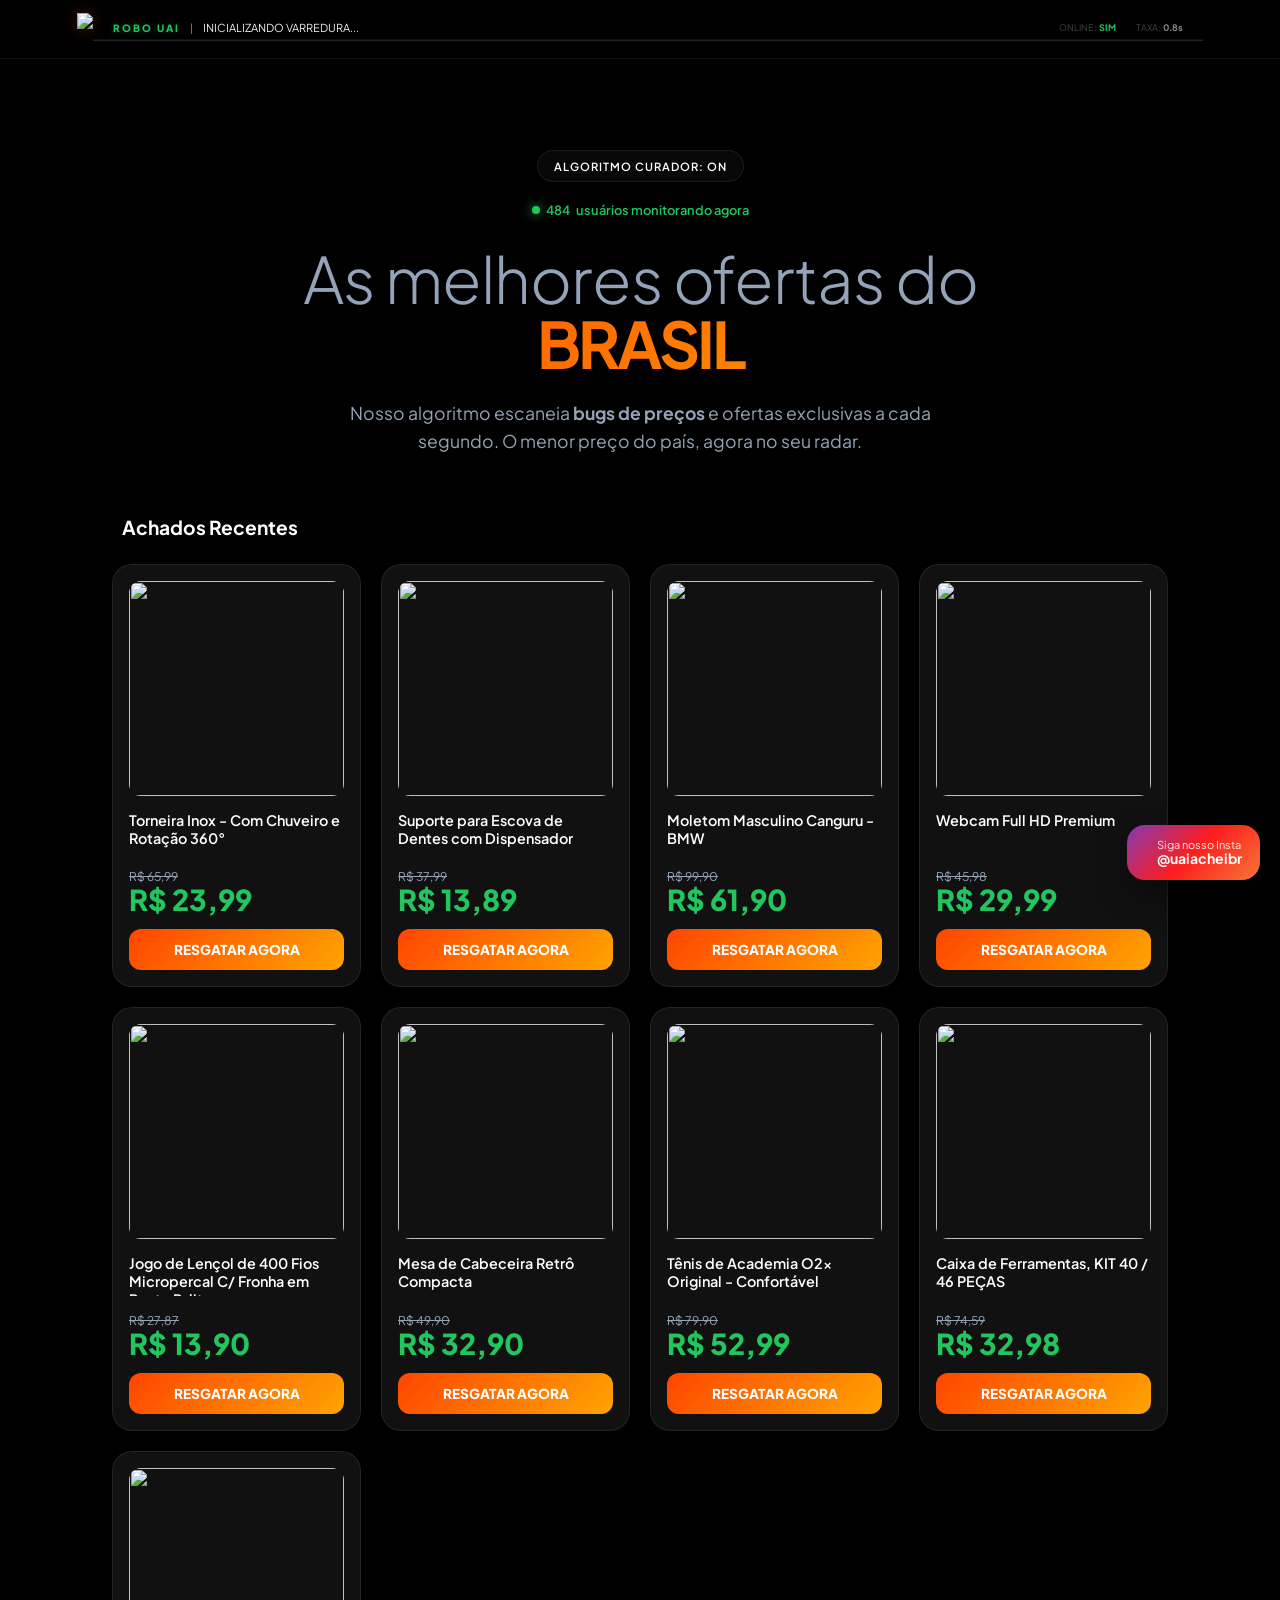
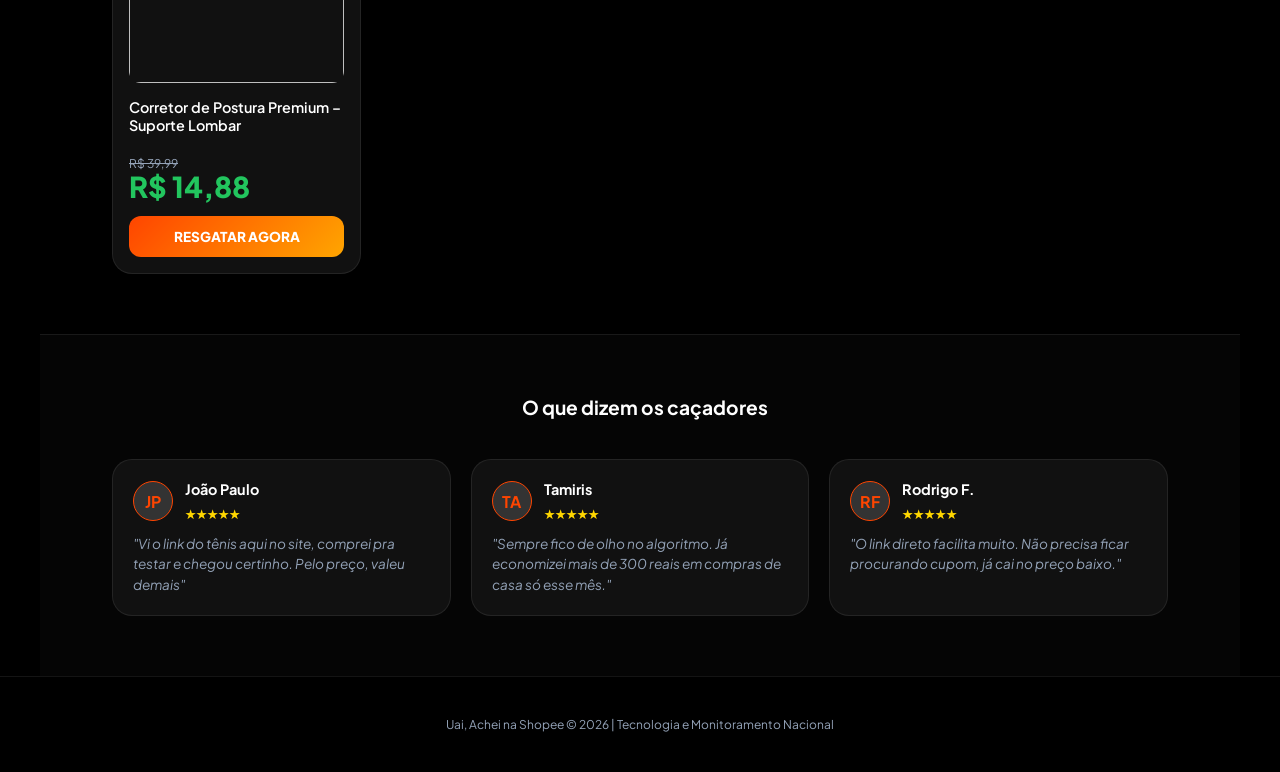
==== index.html @ d379f415 "Change HUD label from 'SISTEMA_ATIVO' to 'ROBO UAI'" ====
<!DOCTYPE html>
<html lang="pt-BR">
<head>
    
    <meta charset="UTF-8">
    <meta name="viewport" content="width=device-width, initial-scale=1.0">
    <title>Uai, Achei na Shopee | Ofertas Para Todo Brasil</title>

    <!-- COLE DENTRO DO <head>, LOGO ABAIXO DO <title> -->

<meta name="description" content="Os melhores achadinhos da internet. Promoções reais, ofertas atualizadas e produtos baratos para todo Brasil. Uai, Achei na Shopee.">

<meta name="keywords" content="achadinhos, promoções, ofertas, shopee, produtos baratos, descontos, compras online, casa, feminino, utilidades, brasil">

<meta name="author" content="Uai, Achei na Shopee">
<meta name="robots" content="index, follow">
<meta name="language" content="pt-BR">
<meta name="revisit-after" content="2 days">
<meta name="theme-color" content="#FF4500">

<!-- OPEN GRAPH (WHATSAPP / FACEBOOK) -->
<meta property="og:type" content="website">
<meta property="og:title" content="Uai, Achei na Shopee | Achadinhos e Promoções">
<meta property="og:description" content="Achadinhos reais, promoções atualizadas e ofertas imperdíveis para todo Brasil.">
<meta property="og:url" content="https://tajo3f.github.io/uaiachei/">
<meta property="og:image" content="https://tajo3f.github.io/uaiachei/LOGOMARCA%20UAI%20ACHEI.png">
<meta property="og:locale" content="pt_BR">
<meta property="og:site_name" content="Uai, Achei na Shopee">

<!-- TWITTER / X -->
<meta name="twitter:card" content="summary_large_image">
<meta name="twitter:title" content="Uai, Achei na Shopee">
<meta name="twitter:description" content="Promoções reais e os melhores achadinhos do Brasil.">
<meta name="twitter:image" content="https://tajo3f.github.io/uaiachei/LOGOMARCA%20UAI%20ACHEI.png">

<!-- FAVICON -->
<link rel="icon" type="image/x-icon" href="LOGOMARCA-UAI-ACHEI.ico">

<!-- CANONICAL -->
<link rel="canonical" href="https://tajo3f.github.io/uaiachei/">

    
    <link rel="preconnect" href="https://fonts.googleapis.com">
    <link href="https://fonts.googleapis.com/css2?family=Plus+Jakarta+Sans:wght@300;400;600;700;800&family=Space+Grotesk:wght@500;700&display=swap" rel="stylesheet">
    <link rel="icon" type="image/x-icon" href="LOGOMARCA-UAI-ACHEI.ico">
    <script src="https://unpkg.com/@phosphor-icons/web"></script>

    <style>
        :root {
            --primary: #FF4500;
            --gradient: linear-gradient(135deg, #FF4500 0%, #FFA500 100%);
            --bg: #000000;
            --card: #111111;
            --border: rgba(255, 255, 255, 0.08);
            --text: #FFFFFF;
            --text-dim: #94a3b8;
            --success: #22c55e;
        }

        * { margin: 0; padding: 0; box-sizing: border-box; font-family: 'Plus Jakarta Sans', sans-serif; }
        body { background: var(--bg); color: var(--text); overflow-x: hidden; -webkit-font-smoothing: antialiased; }

        /* HEADER */
        header {
            position: fixed; top: 0; width: 100%; z-index: 1000;
            background: rgba(0, 0, 0, 0.8); backdrop-filter: blur(20px);
            padding: 0.8rem 6%; border-bottom: 1px solid var(--border);
            display: flex; justify-content: space-between; align-items: center;
        }
        .logo-img { height: 32px; filter: drop-shadow(0 0 8px rgba(255,69,0,0.3)); }
        
        .insta-btn { 
            display: flex; align-items: center; gap: 8px;
            color: #fff; text-decoration: none; font-weight: 700; font-size: 0.75rem; 
            background: rgba(255, 255, 255, 0.05); border: 1px solid #333; 
            padding: 8px 16px; border-radius: 100px; transition: 0.3s;
        }
        .insta-btn:hover { background: #fff; color: #000; }
        .insta-btn i { font-size: 1.1rem; }

        /* HERO */
        .hero {
            padding: 150px 6% 40px;
            text-align: center;
            max-width: 1000px;
            margin: 0 auto;
            position: relative;
        }

        .algo-status {
            display: inline-flex; align-items: center; gap: 8px;
            background: rgba(255, 255, 255, 0.03); border: 1px solid var(--border);
            padding: 8px 16px; border-radius: 100px;
            font-size: 0.7rem; font-weight: 600; text-transform: uppercase;
            letter-spacing: 1px; color: #fff; margin-bottom: 20px;
        }
        
        /* Contador de Usuários Online */
        .online-counter {
            display: flex; align-items: center; justify-content: center; gap: 6px;
            font-size: 0.8rem; color: var(--success); font-weight: 600; margin-bottom: 30px;
        }
        .dot { width: 8px; height: 8px; background: var(--success); border-radius: 50%; box-shadow: 0 0 12px var(--success); animation: pulse 2s infinite; }

        @keyframes pulse { 0% { transform: scale(1); opacity: 1; } 50% { transform: scale(1.3); opacity: 0.5; } 100% { transform: scale(1); opacity: 1; } }

        .hero h1 {
            font-family: 'Space Grotesk', sans-serif;
            font-size: clamp(2.4rem, 8vw, 4rem);
            line-height: 0.95; font-weight: 700; letter-spacing: -3px;
            margin-bottom: 25px;
        }
        .hero h1 b { font-weight: 300; color: var(--text-dim); letter-spacing: -1px; }
        .hero h1 span { 
            background: var(--gradient);
            -webkit-background-clip: text;
            -webkit-text-fill-color: transparent;
            display: block;
        }

        .hero p {
            font-size: 1.1rem; color: var(--text-dim); font-weight: 400; line-height: 1.6;
            max-width: 600px; margin: 0 auto;
        }

        /* CATALOGO */
        .catalog { padding: 20px 6% 60px; max-width: 1200px; margin: 0 auto; }
        .section-title { font-size: 1.2rem; font-weight: 700; margin-bottom: 25px; display: flex; align-items: center; gap: 10px; }
        .section-title i { color: var(--primary); }

        .grid { 
            display: grid; 
            grid-template-columns: repeat(4, 1fr);
            gap: 20px; 
        }

        .card {
            background: var(--card); border: 1px solid var(--border);
            border-radius: 20px; padding: 16px; 
            transition: all 0.4s cubic-bezier(0.175, 0.885, 0.32, 1.275);
            display: flex; flex-direction: column;
        }
        .card:hover { 
            border-color: rgba(255, 69, 0, 0.4); 
            transform: translateY(-8px); 
            box-shadow: 0 20px 40px rgba(0, 0, 0, 0.5);
        }

        .img-box { width: 100%; aspect-ratio: 1/1; border-radius: 12px; overflow: hidden; margin-bottom: 15px; }
        .img-box img { width: 100%; height: 100%; object-fit: cover; }

        .card h3 { font-size: 0.9rem; font-weight: 600; height: 2.6rem; overflow: hidden; margin-bottom: 12px; }
        .old { font-size: 0.75rem; color: var(--text-dim); text-decoration: line-through; }
        .new { font-size: 1.8rem; font-weight: 800; color: var(--success); display: block; line-height: 1; margin-bottom: 15px; }

        .buy-btn {
            display: block; width: 100%; background: var(--gradient); color: #fff;
            text-align: center; padding: 12px; border-radius: 12px;
            font-size: 0.85rem; font-weight: 800; text-decoration: none; text-transform: uppercase;
        }

        /* DEPOIMENTOS */
        .testimonials { padding: 60px 6%; background: rgba(255,255,255,0.02); border-top: 1px solid var(--border); }
        .testimonials-grid { 
            display: grid; grid-template-columns: repeat(auto-fit, minmax(280px, 1fr)); 
            gap: 20px; max-width: 1200px; margin: 0 auto;
        }
        .testi-card {
            background: var(--card); border: 1px solid var(--border); padding: 20px; border-radius: 20px;
        }
        .testi-user { display: flex; align-items: center; gap: 12px; margin-bottom: 12px; }
        .user-avatar { width: 40px; height: 40px; border-radius: 50%; background: #333; display: flex; align-items: center; justify-content: center; font-weight: 700; color: var(--primary); border: 1px solid var(--primary); }
        .testi-text { font-size: 0.85rem; color: var(--text-dim); line-height: 1.5; font-style: italic; }
        .testi-stars { color: #FFD700; font-size: 0.8rem; margin-top: 8px; }

        /* FOOTER */
        footer { padding: 40px 6%; text-align: center; border-top: 1px solid var(--border); }
        .footer-text { font-size: 0.75rem; color: var(--text-dim); }

        /* TOAST */
        .toast {
            position: fixed; bottom: 30px; left: 30px; background: #fff; color: #000;
            padding: 12px 20px; border-radius: 16px; z-index: 2000;
            display: flex; align-items: center; gap: 12px; font-size: 0.8rem;
            box-shadow: 0 20px 40px rgba(0,0,0,0.6); transform: translateX(-180%); transition: 0.6s;
        }
        .toast.active { transform: translateX(0); }

        @media (max-width: 768px) {
            .grid { grid-template-columns: 1fr 1fr; gap: 12px; }
            .hero h1 { font-size: 2.5rem; }
            .testimonials-grid { grid-template-columns: 1fr; }
            .toast { left: 15px; right: 15px; transform: translateY(200%); }
            .toast.active { transform: translateY(0); }
        }
        /* --- ESTILO HUD ROBÓTICO CHIQUE --- */
.hud-scanner {
    width: 100%;
    background: rgba(0, 0, 0, 0.9);
    border-bottom: 1px solid #222;
    padding: 5px 0 0 0;
    font-family: 'monospace';
    overflow: hidden;
}

.hud-container {
    max-width: 1200px;
    margin: 0 auto;
    display: flex;
    justify-content: space-between;
    align-items: center;
    padding: 0 20px;
}

.hud-glitch-box {
    display: flex;
    align-items: center;
    gap: 10px;
    font-size: 10px;
    color: #888;
}

.hud-label {
    color: #22c55e;
    font-weight: 900;
    letter-spacing: 2px;
    text-shadow: 0 0 8px rgba(34, 197, 94, 0.4);
}

.hud-msg {
    color: #eee;
    text-transform: uppercase;
    font-size: 11px;
    min-width: 250px;
}

.hud-stats {
    display: flex;
    gap: 20px;
    font-size: 9px;
    color: #444;
}

.hud-data b { color: #888; }

.pulse-green {
    color: #22c55e !important;
    animation: hud-blink 1s infinite;
}

/* Barra de progresso invisível/sutil */
.hud-progress-wrap {
    width: 100%;
    height: 1px;
    background: #111;
    margin-top: 5px;
}

.hud-bar-fill {
    width: 0%;
    height: 100%;
    background: linear-gradient(90deg, transparent, #22c55e, transparent);
    box-shadow: 0 0 10px #22c55e;
}

@keyframes hud-blink {
    50% { opacity: 0.3; }
}
/* ---------------------------------- */
.insta-float{
    position:fixed;
    right:20px;
    bottom:20px;
    z-index:9999;

    display:flex;
    align-items:center;
    gap:12px;

    background:linear-gradient(135deg,#833AB4,#FD1D1D,#F77737);
    color:#fff;
    text-decoration:none;

    padding:14px 18px;
    border-radius:18px;

    box-shadow:0 15px 35px rgba(0,0,0,.45);
    transition:.3s;
    animation:instaPulse 2s infinite;
}

.insta-float:hover{
    transform:translateY(-5px) scale(1.03);
}

.insta-float i{
    font-size:28px;
}

.insta-text{
    display:flex;
    flex-direction:column;
    line-height:1.1;
}

.insta-text small{
    font-size:11px;
    opacity:.9;
}

.insta-text strong{
    font-size:14px;
}

@keyframes instaPulse{
    50%{
        transform:scale(1.04);
    }
}

@media(max-width:768px){

.insta-float{
    right:15px;
    bottom:15px;
    padding:12px 15px;
}

.insta-text strong{
    font-size:13px;
}

.insta-float i{
    font-size:24px;
}

}
body{
    display: block;
}
main{
    width: 100%;
    max-width: 1200px;
    margin: 0 auto;
}
        @media (max-width: 768px) {
    main{
        width:100%;
        padding:10px;
    }

    .grid{
        grid-template-columns: repeat(2, 1fr);
    }
}
    </style>
</head>
<body>

    <div class="toast" id="toast">
        <i class="ph-fill ph-check-circle" style="color: var(--success); font-size: 1.2rem;"></i>
        <div><b id="t-user"></b> <span id="t-msg"></span></div>
    </div>

    <header>
        <img src="https://i.postimg.cc/NfMGQByv/Chat-GPT-Image-24-de-abr-de-2026-11-15-07.png" class="logo-img">
        <div class="hud-scanner">
    <div class="hud-container">
        <div class="hud-glitch-box">
            <span class="hud-label">ROBO UAI</span>
            <span class="hud-sep">|</span>
            <div id="hud-text" class="hud-msg">INICIALIZANDO VARREDURA...</div>
        </div>
        <div class="hud-stats">
            <span class="hud-data">ONLINE: <b class="pulse-green">SIM</b></span>
            <span class="hud-data">TAXA: <b id="hud-taxa">0.8s</b></span>
        </div>
    </div>
    <div class="hud-progress-wrap">
        <div id="hud-bar" class="hud-bar-fill"></div>
    </div>
</div>
    </header>

    <main>
        <section class="hero">
            <div class="algo-status">Algoritmo Curador: ON</div>
            <div class="online-counter">
                <span class="dot"></span>
                <span id="user-count">...</span> usuários monitorando agora
            </div>
            <h1><b>As melhores ofertas do</b> <br><span>BRASIL</span></h1>
            <p>Nosso algoritmo escaneia <strong>bugs de preços</strong> e ofertas exclusivas a cada segundo. O menor preço do país, agora no seu radar.</p>
            
        </section>

        <section class="catalog">
            <h2 class="section-title"><i class="ph-fill ph-lightning"></i> Achados Recentes</h2>
            <div class="grid" id="grid"></div>
        </section>

        <section class="testimonials">
            <h2 class="section-title" style="justify-content: center; margin-bottom: 40px;">
                <i class="ph-fill ph-chat-circle-text"></i> O que dizem os caçadores
            </h2>
            <div class="testimonials-grid">
                <div class="testi-card">
                    <div class="testi-user">
                        <div class="user-avatar">JP</div>
                        <div>
                            <p style="font-size: 0.9rem; font-weight: 700;">João Paulo</p>
                            <div class="testi-stars">★★★★★</div>
                        </div>
                    </div>
                    <p class="testi-text">"Vi o link do tênis aqui no site, comprei pra testar e chegou certinho. Pelo preço, valeu demais"</p>
                </div>
                <div class="testi-card">
                    <div class="testi-user">
                        <div class="user-avatar">TA</div>
                        <div>
                            <p style="font-size: 0.9rem; font-weight: 700;">Tamiris</p>
                            <div class="testi-stars">★★★★★</div>
                        </div>
                    </div>
                    <p class="testi-text">"Sempre fico de olho no algoritmo. Já economizei mais de 300 reais em compras de casa só esse mês."</p>
                </div>
                <div class="testi-card">
                    <div class="testi-user">
                        <div class="user-avatar">RF</div>
                        <div>
                            <p style="font-size: 0.9rem; font-weight: 700;">Rodrigo F.</p>
                            <div class="testi-stars">★★★★★</div>
                        </div>
                    </div>
                    <p class="testi-text">"O link direto facilita muito. Não precisa ficar procurando cupom, já cai no preço baixo."</p>
                </div>
            </div>
        </section>
    </main>

    <footer>
        <p class="footer-text">Uai, Achei na Shopee &copy; 2026 | Tecnologia e Monitoramento Nacional</p>
    </footer>





    <script>
        const PRODUTOS = [
            { nome: "Torneira Inox - Com Chuveiro e Rotação 360°", old: "R$ 65,99", new: "R$ 23,99", img: "https://down-br.img.susercontent.com/file/br-11134207-820mf-mn8kuzlnln9cb3.webp", link: "https://s.shopee.com.br/16l5B8YGB" },
            { nome: "Suporte para Escova de Dentes com Dispensador", old: "R$ 37,99", new: "R$ 13,89", img: "https://down-br.img.susercontent.com/file/br-11134207-820lh-mn3pco1qhlac0a.webp", link: "https://s.shopee.com.br/1Lc8exX1QA" },
            { nome: "Moletom Masculino Canguru - BMW ", old: "R$ 99,90", new: "R$ 61,90", img: "https://down-br.img.susercontent.com/file/sg-11134201-7rdye-mdaknemyxmux4b@resize_w450_nl.webp", link: "https://s.shopee.com.br/3B3mnEbbYQ" },
            { nome: "Webcam Full HD Premium", old: "R$ 45,98", new: "R$ 29,99", img: "https://i.postimg.cc/CxmwMzj1/26D99B03-723F-4826-808C-498D91AAE71B.png", link: "https://s.shopee.com.br/5q4WycRaZ9" },
            { nome: "Jogo de Lençol de 400 Fios Micropercal C/ Fronha em Ponto Palito", old: "R$ 27,87", new: "R$ 13,90", img: "https://down-br.img.susercontent.com/file/br-11134201-23010-zuqixt5g4xmv08", link: "https://s.shopee.com.br/qfpMrgjBj" },
            { nome: "Mesa de Cabeceira Retrô Compacta", old: "R$ 49,90", new: "R$ 32,90", img: "https://i.postimg.cc/KzNkPPw6/IMG-7183.jpg", link: "https://s.shopee.com.br/7AZryCGwZr" },
            { nome: "Tênis de Academia O2x Original - Confortável ", old: "R$ 79,90", new: "R$ 52,99", img: "https://i.postimg.cc/MGgjZZRd/IMG-7194.jpg", link: "https://s.shopee.com.br/4fsXoUWwXz" },
            { nome: "Caixa de Ferramentas, KIT 40 / 46 PEÇAS", old: "R$ 74,59", new: "R$ 32,98", img: "https://i.postimg.cc/0ykZYjhT/IMG-7193.jpg", link: "https://s.shopee.com.br/2LUcwDgieC" },
            { nome: "Corretor de Postura Premium – Suporte Lombar", old: "R$ 39,99", new: "R$ 14,88", img: "https://down-br.img.susercontent.com/file/br-11134207-7r98o-lwyhrg9sci4f9e.webp", link: "https://s.shopee.com.br/808zgWoItN" },


        ]
        const NOMES = [  "André Borges", "Tata", "Tusca", "Débora", "Enzo", "Flávia", "Gustavo", "Heloísa", "Igor", "Júlia",
    "Lucas", "Mariana", "Rafael", "Camila", "Pedro", "Larissa", "Bruno", "Isabela", "Felipe", "Aline",
    "Matheus", "Paulin", "Vinícius Marques", "Vinicin", "Amanda", "Daniel", "Bianca", "Thiago", "Letícia", "Gabriel", "Natália",
    "João", "Laura", "Ricardo", "Patrícia", "Eduardo", "Juliana", "Diego", "Fernanda", "Caio", "Manuela",
    "Arthur", "Nicole", "Henrique", "Valentina", "Samuel", "Carolina", "Davi", "Vitória", "Miguel", "Isadora"];
        const CIDADES = ["Vitória", "Vila Velha", "Serra-ES", "Cariacica", "Viana", "Guarapari",
    "Linhares", "Cachoeiro de Itapemirim", "São Mateus", "Colatina", "Aracruz",
    "Nova Venécia", "Marataízes", "Itapemirim", "Fundão", "Santa Teresa",
    "Afonso Cláudio", "Laranja da Terra", "Venda Nova do Imigrante",
    "Santa Maria de Jetibá", "Domingos Martins", "Castelo", "Marechal Floriano",
    "Baixo Guandu", "Sooretama", "Pinheiros", "Iúna", "Jerônimo Monteiro",
    "Iconha", "Rio Bananal", "Pancas", "Rio de Janeiro", "Niterói", "São Gonçalo", "Duque de Caxias", "Nova Iguaçu","São Paulo", "Campinas", "Santos", "São Bernardo do Campo", "Osasco", "Guarulhos","Belo Horizonte", "Curitiba", "Salvador", "Recife", "Fortaleza"];

        function render() {
            document.getElementById('grid').innerHTML = PRODUTOS.map(p => `
                <div class="card">
                    <div class="img-box"><img src="${p.img}"></div>
                    <h3>${p.nome}</h3>
                    <div class="price-tag">
                        <span class="old">${p.old}</span>
                        <span class="new">${p.new}</span>
                    </div>
                    <a href="${p.link}" target="_blank" class="buy-btn">Resgatar Agora</a>
                </div>
            `).join('');
        }

        function updateUsers() {
            const base = 450;
            const variation = Math.floor(Math.random() * 50);
            document.getElementById('user-count').innerText = base + variation;
            setTimeout(updateUsers, 5000);
        }

        function toast() {
            const el = document.getElementById('toast');
            document.getElementById('t-user').innerText = NOMES[Math.floor(Math.random()*NOMES.length)];
            document.getElementById('t-msg').innerText = `de ${CIDADES[Math.floor(Math.random()*CIDADES.length)]} garantiu a oferta!`;
            el.classList.add('active');
            setTimeout(() => el.classList.remove('active'), 4000);
            setTimeout(toast, 10000);
        }

        document.addEventListener('DOMContentLoaded', () => {
            render();
            updateUsers();
            setTimeout(toast, 3000);
        });
        // // MOTOR DO HUD "UAI ACHEI" // //
function ligarHud() {
    const textoHud = document.getElementById("hud-text");
    const barraHud = document.getElementById("hud-bar");
    const taxaHud = document.getElementById("hud-taxa");

const eventos = [
    "Sincronizando base de dados em tempo real...",
    "Monitorando variações de preço no catálogo...",
    "Processando novas ofertas disponíveis...",
    "Validando consistência dos cupons ativos...",
    "Atualizando índice de melhores oportunidades...",
    "Analisando histórico de preços recentes...",
    "Detectando movimentação incomum de valores..."
];

    let p = 0;

    setInterval(() => {
        p += Math.random() * 40;
        
        if (p >= 100) {
            p = 0;
            // Muda a mensagem
            textoHud.innerText = eventos[Math.floor(Math.random() * eventos.length)];
            // Muda a taxa de processamento simulada
            taxaHud.innerText = (0.5 + Math.random()).toFixed(1) + "s";
        }
        
        barraHud.style.width = p + "%";
    }, 1200);
}
        // leve animação de "chamando atenção"
setInterval(() => {
    const box = document.querySelector(".insta-float");
    if (box) {
        box.style.transform = "translateY(-6px)";
        setTimeout(() => {
            box.style.transform = "translateY(0)";
        }, 250);
    }
}, 5000);
    </script>
<a href="https://www.instagram.com/uaiacheibr" target="_blank" class="insta-float">
    <i class="ph-fill ph-instagram-logo"></i>

    <div class="insta-text">
        <small>Siga nosso Insta</small>
        <strong>@uaiacheibr</strong>
    </div>
</a>
</body>
</html>
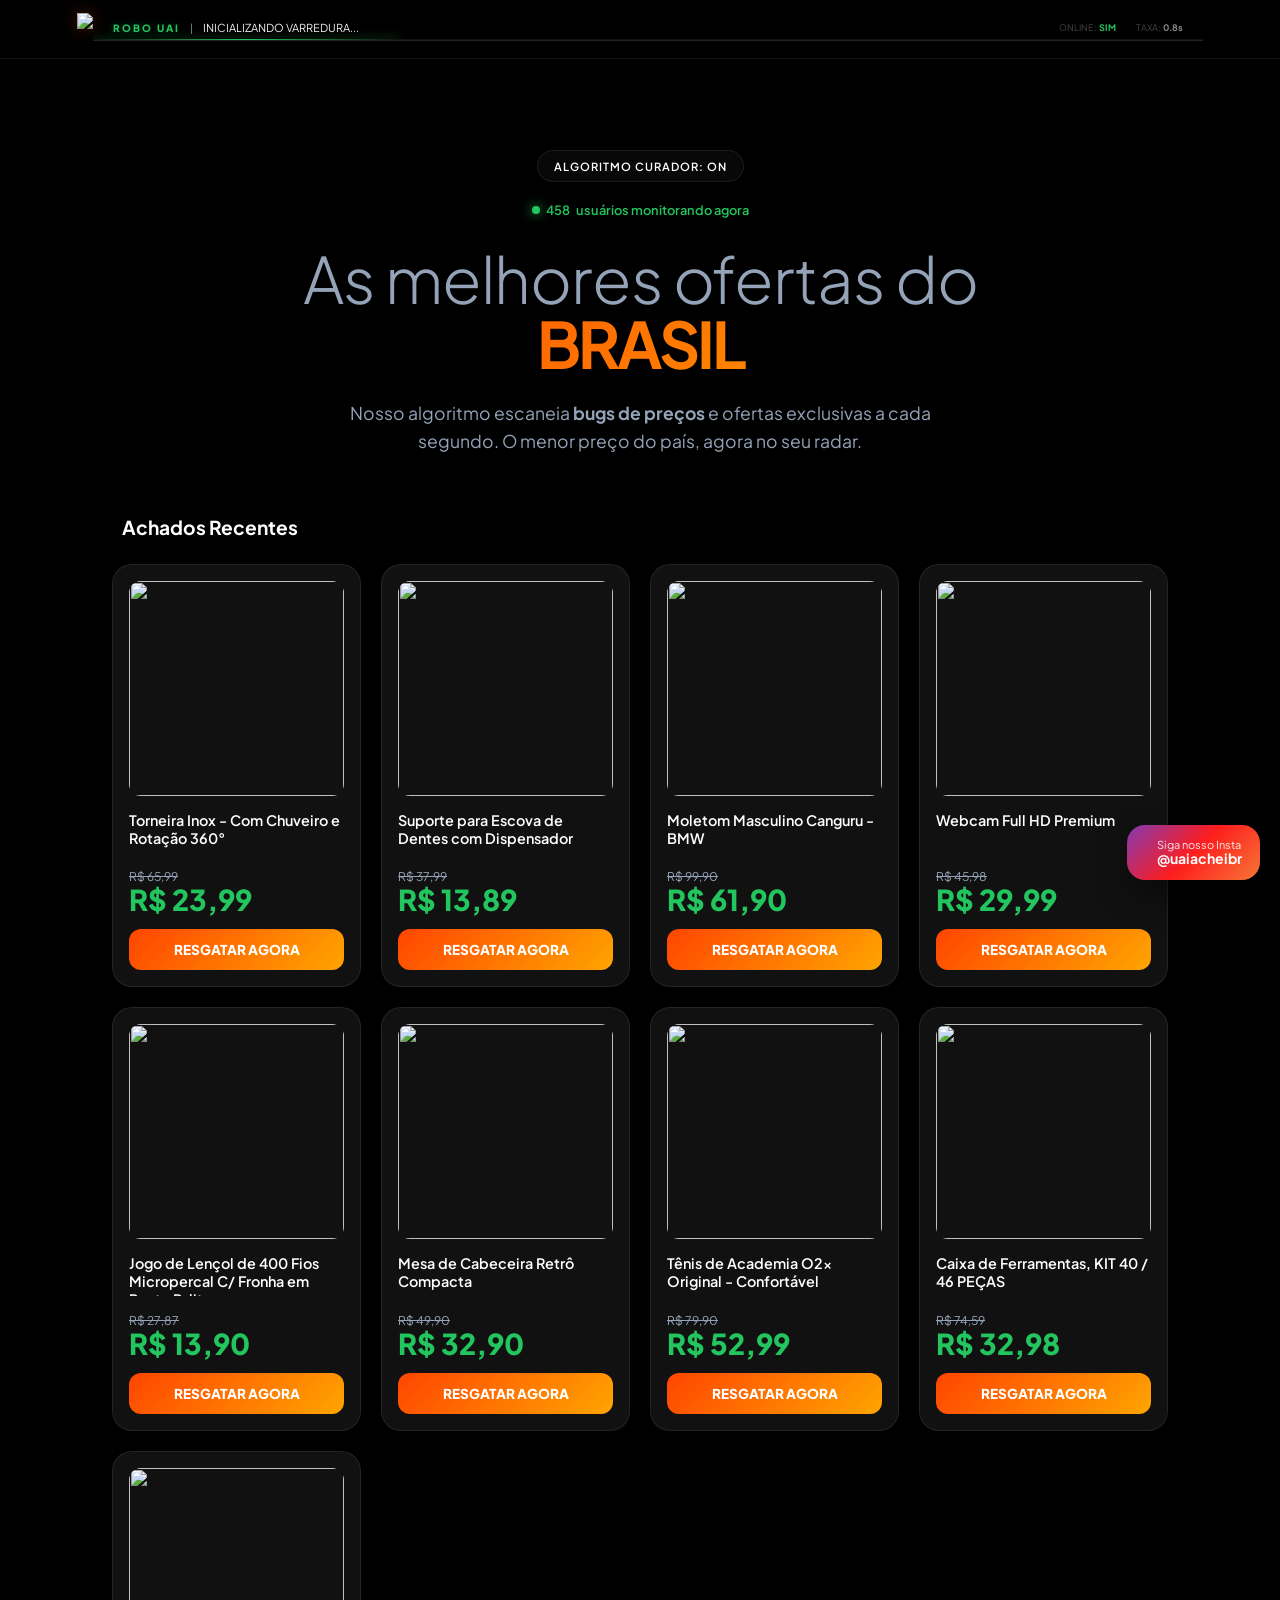
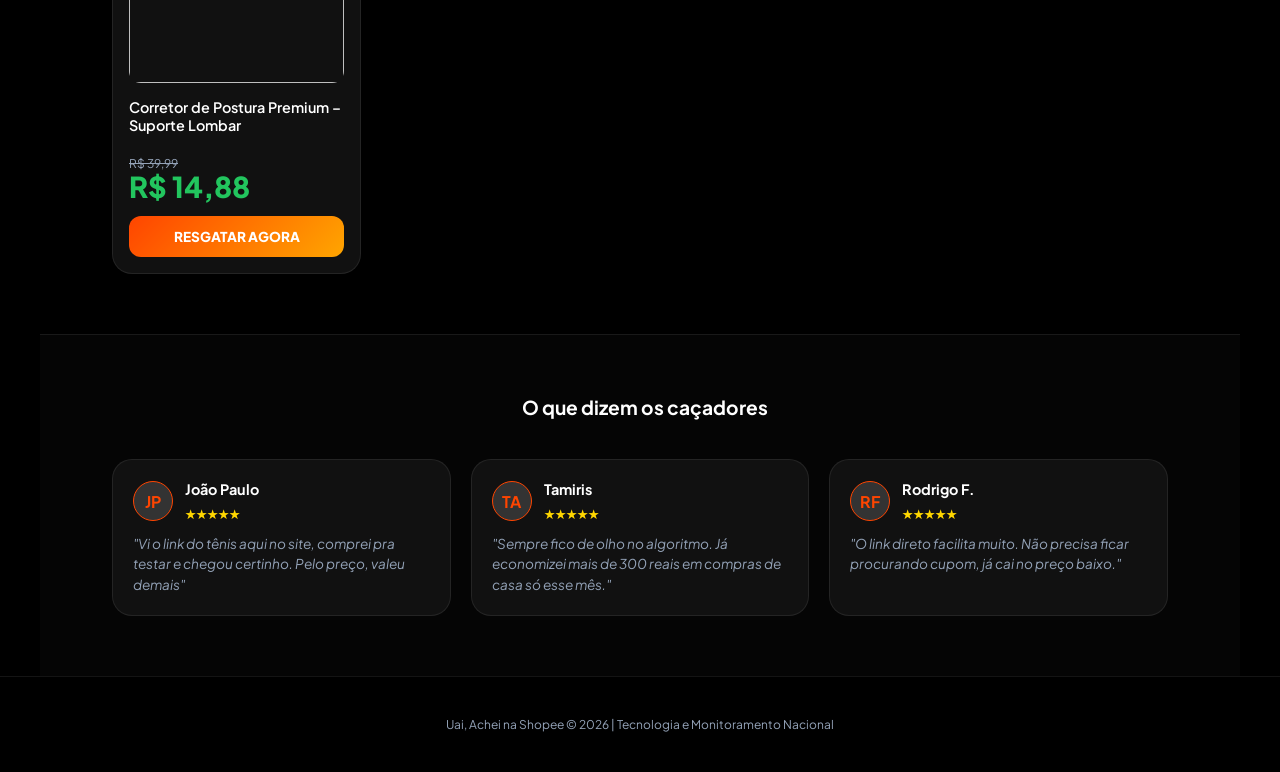
==== commit 6f331ec6: "Update index.html" ====
--- a/index.html
+++ b/index.html
@@ -503,11 +503,13 @@
             setTimeout(toast, 10000);
         }
 
-        document.addEventListener('DOMContentLoaded', () => {
-            render();
-            updateUsers();
-            setTimeout(toast, 3000);
-        });
+ document.addEventListener('DOMContentLoaded', () => {
+    render();
+    updateUsers();
+    setTimeout(toast, 3000);
+
+    ligarHud(); // 👈 ESSA LINHA ATIVA O SISTEMA
+});
         // // MOTOR DO HUD "UAI ACHEI" // //
 function ligarHud() {
     const textoHud = document.getElementById("hud-text");
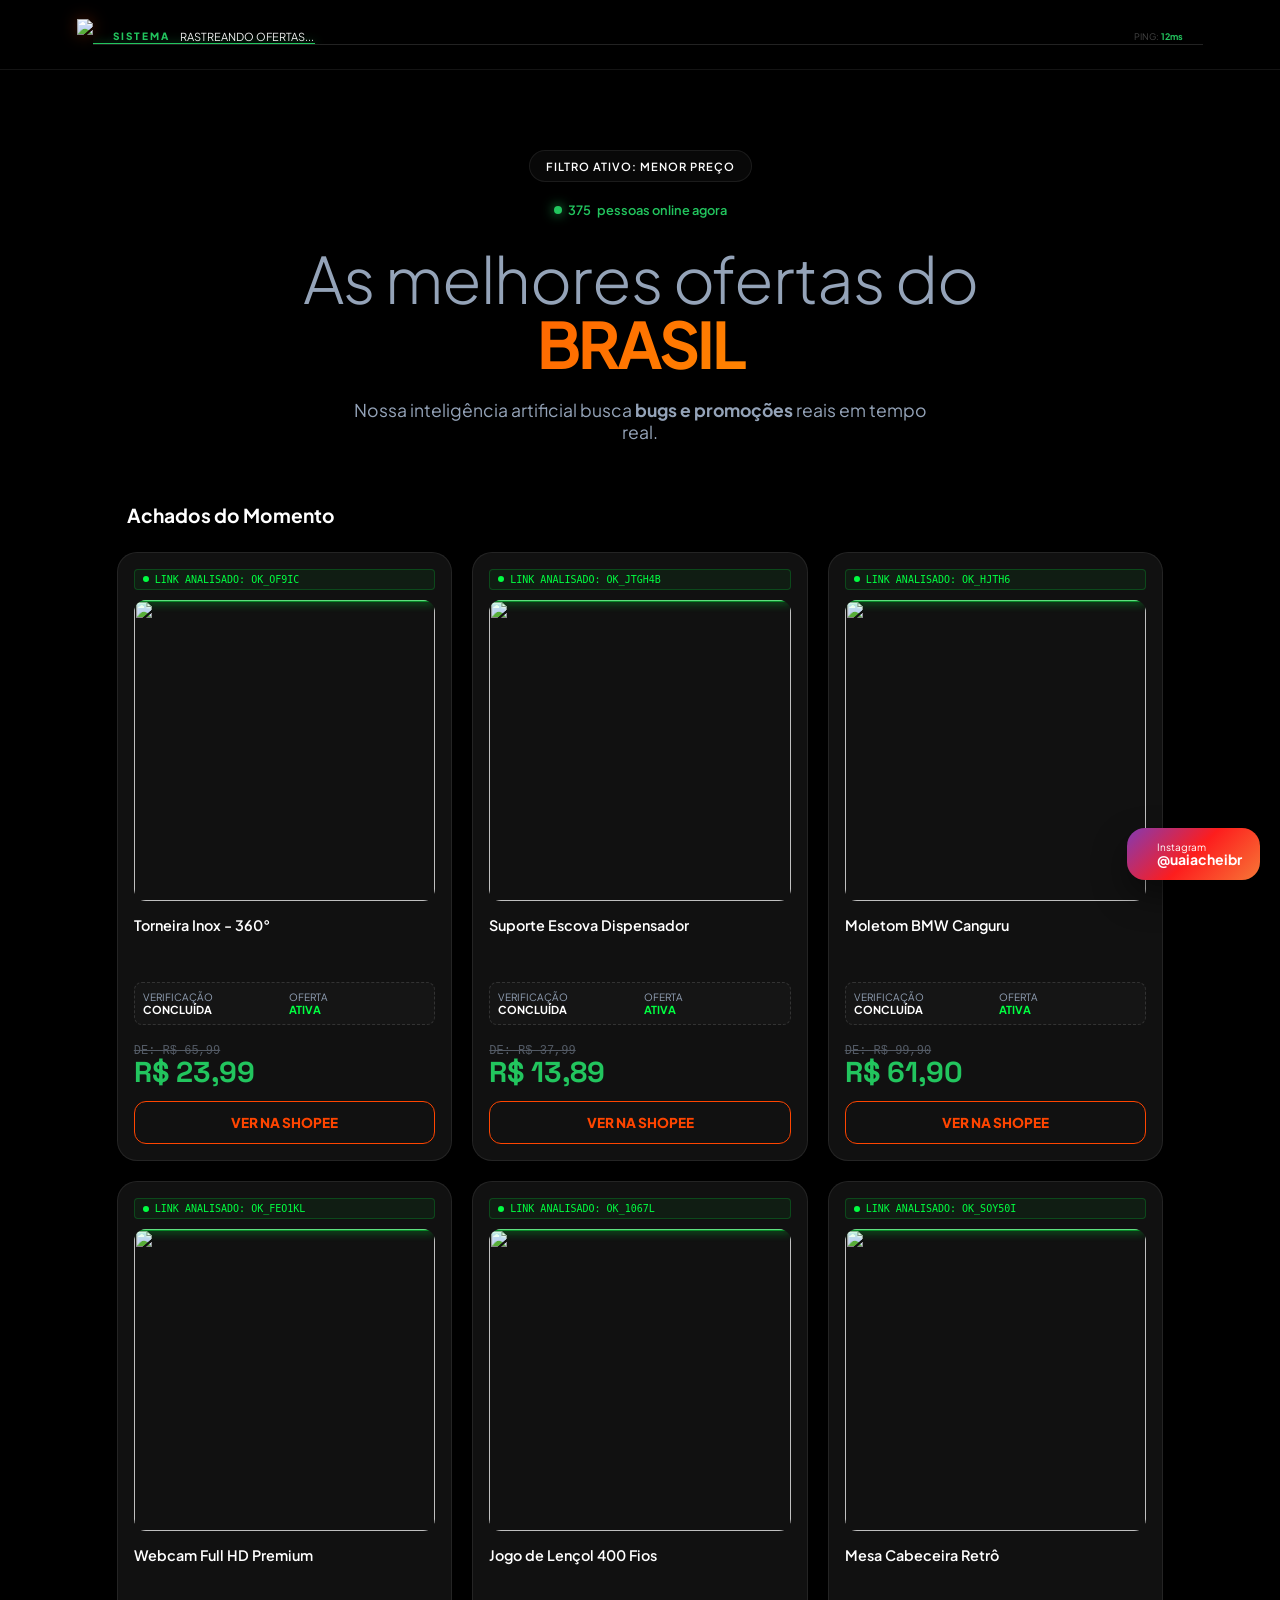
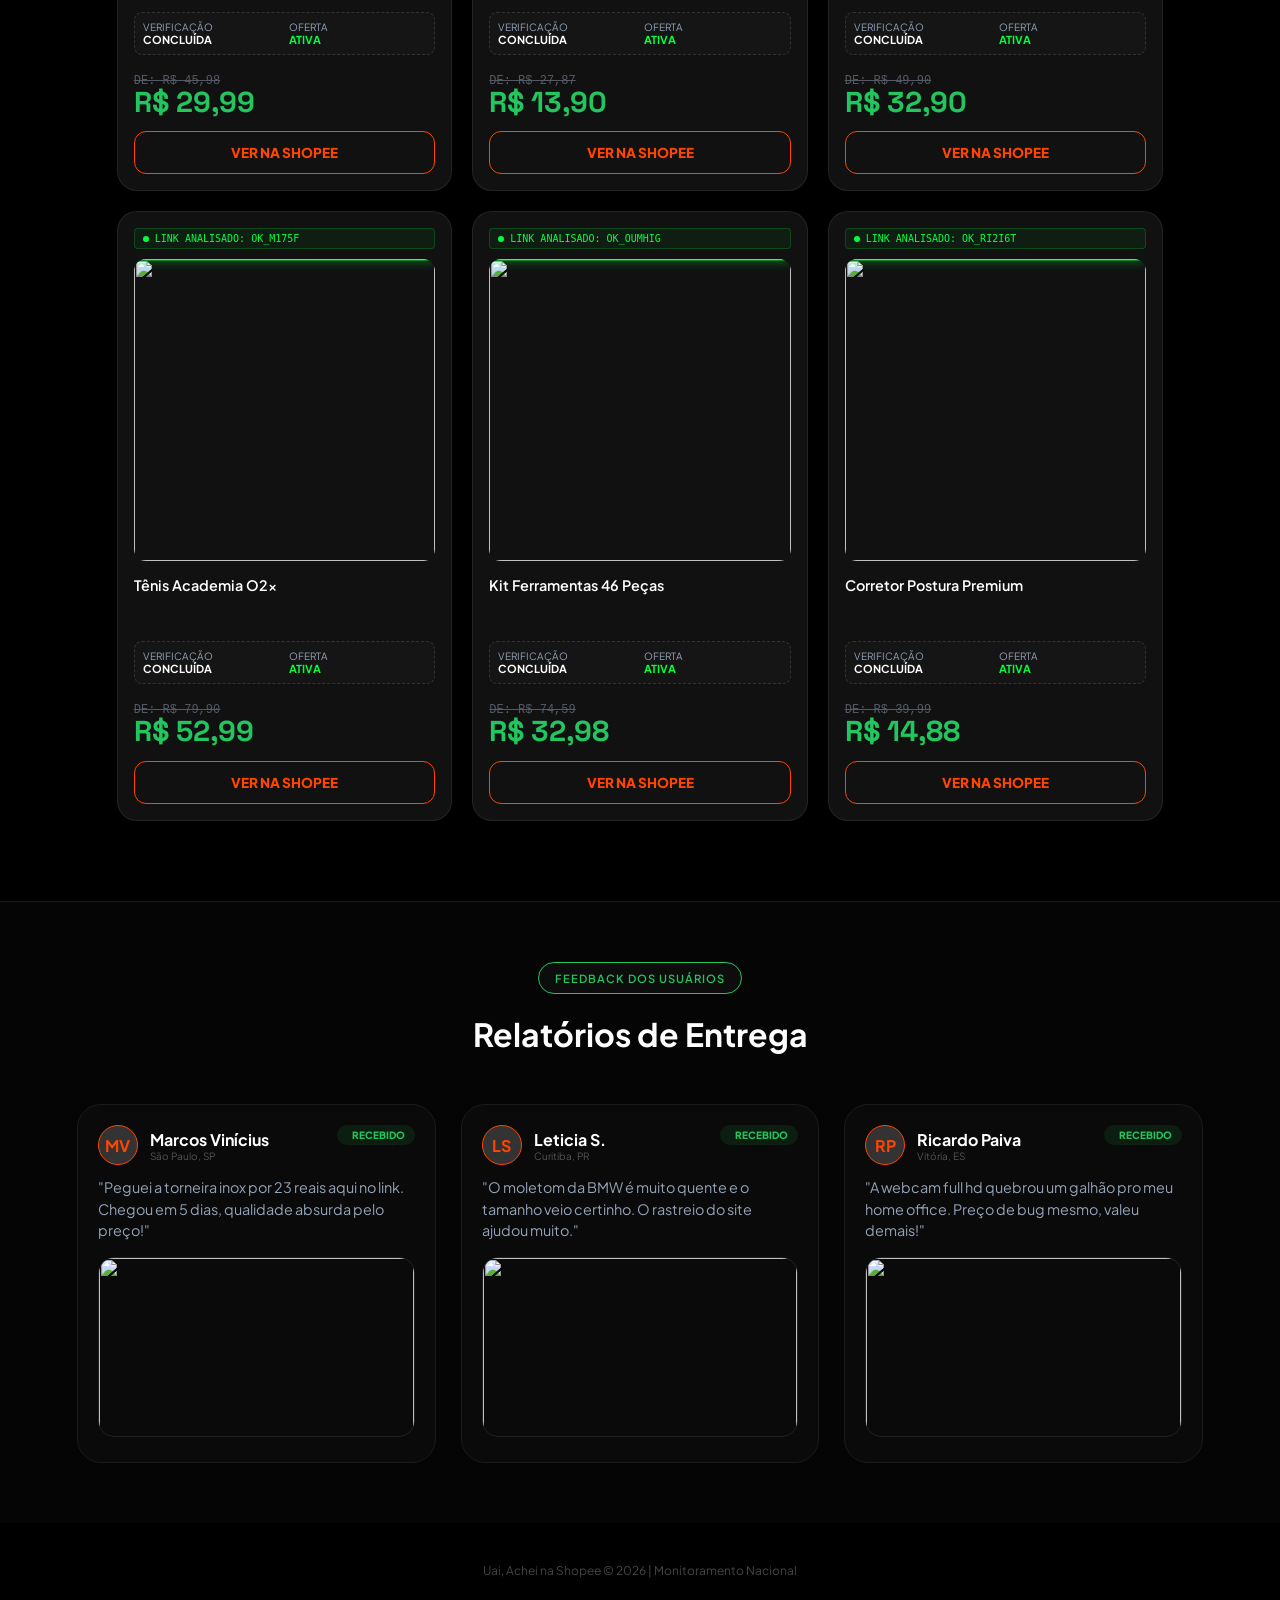
==== commit 58dacc53: "Update index.html" ====
--- a/index.html
+++ b/index.html
@@ -1,48 +1,19 @@
 <!DOCTYPE html>
 <html lang="pt-BR">
 <head>
-    
     <meta charset="UTF-8">
     <meta name="viewport" content="width=device-width, initial-scale=1.0">
     <title>Uai, Achei na Shopee | Ofertas Para Todo Brasil</title>
 
-    <!-- COLE DENTRO DO <head>, LOGO ABAIXO DO <title> -->
-
-<meta name="description" content="Os melhores achadinhos da internet. Promoções reais, ofertas atualizadas e produtos baratos para todo Brasil. Uai, Achei na Shopee.">
-
-<meta name="keywords" content="achadinhos, promoções, ofertas, shopee, produtos baratos, descontos, compras online, casa, feminino, utilidades, brasil">
-
-<meta name="author" content="Uai, Achei na Shopee">
-<meta name="robots" content="index, follow">
-<meta name="language" content="pt-BR">
-<meta name="revisit-after" content="2 days">
-<meta name="theme-color" content="#FF4500">
-
-<!-- OPEN GRAPH (WHATSAPP / FACEBOOK) -->
-<meta property="og:type" content="website">
-<meta property="og:title" content="Uai, Achei na Shopee | Achadinhos e Promoções">
-<meta property="og:description" content="Achadinhos reais, promoções atualizadas e ofertas imperdíveis para todo Brasil.">
-<meta property="og:url" content="https://tajo3f.github.io/uaiachei/">
-<meta property="og:image" content="https://tajo3f.github.io/uaiachei/LOGOMARCA%20UAI%20ACHEI.png">
-<meta property="og:locale" content="pt_BR">
-<meta property="og:site_name" content="Uai, Achei na Shopee">
-
-<!-- TWITTER / X -->
-<meta name="twitter:card" content="summary_large_image">
-<meta name="twitter:title" content="Uai, Achei na Shopee">
-<meta name="twitter:description" content="Promoções reais e os melhores achadinhos do Brasil.">
-<meta name="twitter:image" content="https://tajo3f.github.io/uaiachei/LOGOMARCA%20UAI%20ACHEI.png">
-
-<!-- FAVICON -->
-<link rel="icon" type="image/x-icon" href="LOGOMARCA-UAI-ACHEI.ico">
-
-<!-- CANONICAL -->
-<link rel="canonical" href="https://tajo3f.github.io/uaiachei/">
-
-    
+    <meta name="description" content="Os melhores achadinhos da internet. Promoções reais, ofertas atualizadas e produtos baratos para todo Brasil. Uai, Achei na Shopee.">
+    <meta name="keywords" content="achadinhos, promoções, ofertas, shopee, produtos baratos, descontos, compras online, casa, feminino, utilidades, brasil">
+    <meta name="author" content="Uai, Achei na Shopee">
+    <meta name="theme-color" content="#FF4500">
+
+    <!-- FAVICON -->
+    <link rel="icon" type="image/x-icon" href="LOGOMARCA-UAI-ACHEI.ico">
     <link rel="preconnect" href="https://fonts.googleapis.com">
     <link href="https://fonts.googleapis.com/css2?family=Plus+Jakarta+Sans:wght@300;400;600;700;800&family=Space+Grotesk:wght@500;700&display=swap" rel="stylesheet">
-    <link rel="icon" type="image/x-icon" href="LOGOMARCA-UAI-ACHEI.ico">
     <script src="https://unpkg.com/@phosphor-icons/web"></script>
 
     <style>
@@ -60,299 +31,91 @@
         * { margin: 0; padding: 0; box-sizing: border-box; font-family: 'Plus Jakarta Sans', sans-serif; }
         body { background: var(--bg); color: var(--text); overflow-x: hidden; -webkit-font-smoothing: antialiased; }
 
-        /* HEADER */
         header {
             position: fixed; top: 0; width: 100%; z-index: 1000;
             background: rgba(0, 0, 0, 0.8); backdrop-filter: blur(20px);
             padding: 0.8rem 6%; border-bottom: 1px solid var(--border);
-            display: flex; justify-content: space-between; align-items: center;
-        }
+            display: flex; flex-direction: column; align-items: center;
+        }
+        @media (min-width: 768px) { header { flex-direction: row; justify-content: space-between; height: 70px; } }
+
         .logo-img { height: 32px; filter: drop-shadow(0 0 8px rgba(255,69,0,0.3)); }
         
-        .insta-btn { 
-            display: flex; align-items: center; gap: 8px;
-            color: #fff; text-decoration: none; font-weight: 700; font-size: 0.75rem; 
-            background: rgba(255, 255, 255, 0.05); border: 1px solid #333; 
-            padding: 8px 16px; border-radius: 100px; transition: 0.3s;
-        }
-        .insta-btn:hover { background: #fff; color: #000; }
-        .insta-btn i { font-size: 1.1rem; }
-
-        /* HERO */
-        .hero {
-            padding: 150px 6% 40px;
-            text-align: center;
-            max-width: 1000px;
-            margin: 0 auto;
-            position: relative;
-        }
-
+        .hero { padding: 150px 6% 40px; text-align: center; max-width: 1000px; margin: 0 auto; position: relative; }
         .algo-status {
             display: inline-flex; align-items: center; gap: 8px;
             background: rgba(255, 255, 255, 0.03); border: 1px solid var(--border);
-            padding: 8px 16px; border-radius: 100px;
-            font-size: 0.7rem; font-weight: 600; text-transform: uppercase;
-            letter-spacing: 1px; color: #fff; margin-bottom: 20px;
+            padding: 8px 16px; border-radius: 100px; font-size: 0.7rem; font-weight: 600;
+            text-transform: uppercase; letter-spacing: 1px; color: #fff; margin-bottom: 20px;
         }
         
-        /* Contador de Usuários Online */
-        .online-counter {
-            display: flex; align-items: center; justify-content: center; gap: 6px;
-            font-size: 0.8rem; color: var(--success); font-weight: 600; margin-bottom: 30px;
-        }
+        .online-counter { display: flex; align-items: center; justify-content: center; gap: 6px; font-size: 0.8rem; color: var(--success); font-weight: 600; margin-bottom: 30px; }
         .dot { width: 8px; height: 8px; background: var(--success); border-radius: 50%; box-shadow: 0 0 12px var(--success); animation: pulse 2s infinite; }
-
         @keyframes pulse { 0% { transform: scale(1); opacity: 1; } 50% { transform: scale(1.3); opacity: 0.5; } 100% { transform: scale(1); opacity: 1; } }
 
-        .hero h1 {
-            font-family: 'Space Grotesk', sans-serif;
-            font-size: clamp(2.4rem, 8vw, 4rem);
-            line-height: 0.95; font-weight: 700; letter-spacing: -3px;
-            margin-bottom: 25px;
-        }
+        .hero h1 { font-family: 'Space Grotesk', sans-serif; font-size: clamp(2.4rem, 8vw, 4rem); line-height: 0.95; font-weight: 700; letter-spacing: -3px; margin-bottom: 25px; }
         .hero h1 b { font-weight: 300; color: var(--text-dim); letter-spacing: -1px; }
-        .hero h1 span { 
-            background: var(--gradient);
-            -webkit-background-clip: text;
-            -webkit-text-fill-color: transparent;
-            display: block;
-        }
-
-        .hero p {
-            font-size: 1.1rem; color: var(--text-dim); font-weight: 400; line-height: 1.6;
-            max-width: 600px; margin: 0 auto;
-        }
-
-        /* CATALOGO */
-        .catalog { padding: 20px 6% 60px; max-width: 1200px; margin: 0 auto; }
+        .hero h1 span { background: var(--gradient); -webkit-background-clip: text; -webkit-text-fill-color: transparent; display: block; }
+        .hero p { font-size: 1.1rem; color: var(--text-dim); max-width: 600px; margin: 0 auto; }
+
+        .catalog { padding: 20px 6% 80px; max-width: 1200px; margin: 0 auto; }
         .section-title { font-size: 1.2rem; font-weight: 700; margin-bottom: 25px; display: flex; align-items: center; gap: 10px; }
         .section-title i { color: var(--primary); }
 
-        .grid { 
-            display: grid; 
-            grid-template-columns: repeat(4, 1fr);
-            gap: 20px; 
-        }
-
-        .card {
-            background: var(--card); border: 1px solid var(--border);
-            border-radius: 20px; padding: 16px; 
-            transition: all 0.4s cubic-bezier(0.175, 0.885, 0.32, 1.275);
-            display: flex; flex-direction: column;
-        }
-        .card:hover { 
-            border-color: rgba(255, 69, 0, 0.4); 
-            transform: translateY(-8px); 
-            box-shadow: 0 20px 40px rgba(0, 0, 0, 0.5);
-        }
-
-        .img-box { width: 100%; aspect-ratio: 1/1; border-radius: 12px; overflow: hidden; margin-bottom: 15px; }
+        .grid { display: grid; grid-template-columns: repeat(auto-fill, minmax(250px, 1fr)); gap: 20px; }
+
+        .card { background: var(--card); border: 1px solid var(--border); border-radius: 20px; padding: 16px; transition: 0.4s; display: flex; flex-direction: column; position: relative; }
+        .card:hover { border-color: var(--primary); transform: translateY(-8px); box-shadow: 0 20px 40px rgba(0, 0, 0, 0.5); }
+
+        .security-status { display: flex; align-items: center; gap: 6px; font-size: 10px; font-family: 'monospace'; color: #00ff41; background: rgba(0, 255, 65, 0.05); padding: 4px 8px; border-radius: 4px; margin-bottom: 10px; border: 1px solid rgba(0, 255, 65, 0.2); }
+        .status-pulse { width: 6px; height: 6px; background: #00ff41; border-radius: 50%; animation: blink 1s infinite; }
+        @keyframes blink { 50% { opacity: 0; } }
+
+        .img-box { width: 100%; aspect-ratio: 1/1; border-radius: 12px; overflow: hidden; margin-bottom: 15px; position: relative; }
         .img-box img { width: 100%; height: 100%; object-fit: cover; }
+        .img-box::after { content: ""; position: absolute; top: 0; left: 0; width: 100%; height: 2px; background: rgba(0, 255, 65, 0.5); box-shadow: 0 0 10px #00ff41; animation: scanLine 3s infinite linear; }
+        @keyframes scanLine { 0% { top: 0; } 100% { top: 100%; } }
+
+        .tech-details { display: grid; grid-template-columns: 1fr 1fr; gap: 8px; margin: 12px 0; padding: 8px; background: rgba(255,255,255,0.02); border-radius: 8px; font-size: 10px; color: var(--text-dim); border: 1px dashed #333; }
+        .tech-item b { display: block; color: #fff; font-size: 11px; }
 
         .card h3 { font-size: 0.9rem; font-weight: 600; height: 2.6rem; overflow: hidden; margin-bottom: 12px; }
-        .old { font-size: 0.75rem; color: var(--text-dim); text-decoration: line-through; }
-        .new { font-size: 1.8rem; font-weight: 800; color: var(--success); display: block; line-height: 1; margin-bottom: 15px; }
-
-        .buy-btn {
-            display: block; width: 100%; background: var(--gradient); color: #fff;
-            text-align: center; padding: 12px; border-radius: 12px;
-            font-size: 0.85rem; font-weight: 800; text-decoration: none; text-transform: uppercase;
-        }
-
-        /* DEPOIMENTOS */
-        .testimonials { padding: 60px 6%; background: rgba(255,255,255,0.02); border-top: 1px solid var(--border); }
-        .testimonials-grid { 
-            display: grid; grid-template-columns: repeat(auto-fit, minmax(280px, 1fr)); 
-            gap: 20px; max-width: 1200px; margin: 0 auto;
-        }
-        .testi-card {
-            background: var(--card); border: 1px solid var(--border); padding: 20px; border-radius: 20px;
-        }
-        .testi-user { display: flex; align-items: center; gap: 12px; margin-bottom: 12px; }
-        .user-avatar { width: 40px; height: 40px; border-radius: 50%; background: #333; display: flex; align-items: center; justify-content: center; font-weight: 700; color: var(--primary); border: 1px solid var(--primary); }
-        .testi-text { font-size: 0.85rem; color: var(--text-dim); line-height: 1.5; font-style: italic; }
-        .testi-stars { color: #FFD700; font-size: 0.8rem; margin-top: 8px; }
-
-        /* FOOTER */
-        footer { padding: 40px 6%; text-align: center; border-top: 1px solid var(--border); }
-        .footer-text { font-size: 0.75rem; color: var(--text-dim); }
-
-        /* TOAST */
-        .toast {
-            position: fixed; bottom: 30px; left: 30px; background: #fff; color: #000;
-            padding: 12px 20px; border-radius: 16px; z-index: 2000;
-            display: flex; align-items: center; gap: 12px; font-size: 0.8rem;
-            box-shadow: 0 20px 40px rgba(0,0,0,0.6); transform: translateX(-180%); transition: 0.6s;
-        }
+        .price-tag { margin-top: auto; }
+        .old { font-size: 0.75rem; color: var(--text-dim); text-decoration: line-through; opacity: 0.5; font-family: monospace; }
+        .new { font-size: 1.8rem; font-weight: 800; color: var(--success); display: block; line-height: 1; margin-bottom: 15px; font-family: 'Space Grotesk'; }
+
+        .buy-btn { display: block; width: 100%; background: #111; border: 1px solid var(--primary); color: var(--primary); text-align: center; padding: 12px; border-radius: 12px; font-size: 0.85rem; font-weight: 800; text-decoration: none; text-transform: uppercase; transition: 0.3s; }
+        .buy-btn:hover { background: var(--primary) !important; color: #000 !important; box-shadow: 0 0 15px var(--primary); }
+
+        /* HUD SCANNER */
+        .hud-scanner { width: 100%; background: rgba(0, 0, 0, 0.9); border-bottom: 1px solid #222; padding: 5px 0 0 0; font-family: 'monospace'; overflow: hidden; }
+        .hud-container { max-width: 1200px; margin: 0 auto; display: flex; justify-content: space-between; align-items: center; padding: 0 20px; }
+        .hud-label { color: #22c55e; font-weight: 900; letter-spacing: 2px; }
+        .hud-msg { color: #eee; text-transform: uppercase; font-size: 11px; min-width: 250px; }
+        .hud-bar-fill { width: 0%; height: 1px; background: #22c55e; box-shadow: 0 0 10px #22c55e; transition: width 0.4s; }
+
+        .toast { position: fixed; bottom: 30px; left: 30px; background: #fff; color: #000; padding: 12px 20px; border-radius: 16px; z-index: 2000; display: flex; align-items: center; gap: 12px; font-size: 0.8rem; box-shadow: 0 20px 40px rgba(0,0,0,0.6); transform: translateX(-180%); transition: 0.6s; }
         .toast.active { transform: translateX(0); }
 
+        .insta-float { position: fixed; right: 20px; bottom: 20px; z-index: 9999; display: flex; align-items: center; gap: 12px; background: linear-gradient(135deg,#833AB4,#FD1D1D,#F77737); color: #fff; text-decoration: none; padding: 14px 18px; border-radius: 18px; box-shadow: 0 15px 35px rgba(0,0,0,.45); transition: .3s; }
+        .insta-float:hover { transform: scale(1.05); }
+
         @media (max-width: 768px) {
-            .grid { grid-template-columns: 1fr 1fr; gap: 12px; }
-            .hero h1 { font-size: 2.5rem; }
-            .testimonials-grid { grid-template-columns: 1fr; }
+            .grid { grid-template-columns: 1fr 1fr; }
+            .hero h1 { font-size: 2rem; }
             .toast { left: 15px; right: 15px; transform: translateY(200%); }
             .toast.active { transform: translateY(0); }
         }
-        /* --- ESTILO HUD ROBÓTICO CHIQUE --- */
-.hud-scanner {
-    width: 100%;
-    background: rgba(0, 0, 0, 0.9);
-    border-bottom: 1px solid #222;
-    padding: 5px 0 0 0;
-    font-family: 'monospace';
-    overflow: hidden;
-}
-
-.hud-container {
-    max-width: 1200px;
-    margin: 0 auto;
-    display: flex;
-    justify-content: space-between;
-    align-items: center;
-    padding: 0 20px;
-}
-
-.hud-glitch-box {
-    display: flex;
-    align-items: center;
-    gap: 10px;
-    font-size: 10px;
-    color: #888;
-}
-
-.hud-label {
-    color: #22c55e;
-    font-weight: 900;
-    letter-spacing: 2px;
-    text-shadow: 0 0 8px rgba(34, 197, 94, 0.4);
-}
-
-.hud-msg {
-    color: #eee;
-    text-transform: uppercase;
-    font-size: 11px;
-    min-width: 250px;
-}
-
-.hud-stats {
-    display: flex;
-    gap: 20px;
-    font-size: 9px;
-    color: #444;
-}
-
-.hud-data b { color: #888; }
-
-.pulse-green {
-    color: #22c55e !important;
-    animation: hud-blink 1s infinite;
-}
-
-/* Barra de progresso invisível/sutil */
-.hud-progress-wrap {
-    width: 100%;
-    height: 1px;
-    background: #111;
-    margin-top: 5px;
-}
-
-.hud-bar-fill {
-    width: 0%;
-    height: 100%;
-    background: linear-gradient(90deg, transparent, #22c55e, transparent);
-    box-shadow: 0 0 10px #22c55e;
-}
-
-@keyframes hud-blink {
-    50% { opacity: 0.3; }
-}
-/* ---------------------------------- */
-.insta-float{
-    position:fixed;
-    right:20px;
-    bottom:20px;
-    z-index:9999;
-
-    display:flex;
-    align-items:center;
-    gap:12px;
-
-    background:linear-gradient(135deg,#833AB4,#FD1D1D,#F77737);
-    color:#fff;
-    text-decoration:none;
-
-    padding:14px 18px;
-    border-radius:18px;
-
-    box-shadow:0 15px 35px rgba(0,0,0,.45);
-    transition:.3s;
-    animation:instaPulse 2s infinite;
-}
-
-.insta-float:hover{
-    transform:translateY(-5px) scale(1.03);
-}
-
-.insta-float i{
-    font-size:28px;
-}
-
-.insta-text{
-    display:flex;
-    flex-direction:column;
-    line-height:1.1;
-}
-
-.insta-text small{
-    font-size:11px;
-    opacity:.9;
-}
-
-.insta-text strong{
-    font-size:14px;
-}
-
-@keyframes instaPulse{
-    50%{
-        transform:scale(1.04);
-    }
-}
-
-@media(max-width:768px){
-
-.insta-float{
-    right:15px;
-    bottom:15px;
-    padding:12px 15px;
-}
-
-.insta-text strong{
-    font-size:13px;
-}
-
-.insta-float i{
-    font-size:24px;
-}
-
-}
-body{
-    display: block;
-}
-main{
-    width: 100%;
-    max-width: 1200px;
-    margin: 0 auto;
-}
-        @media (max-width: 768px) {
-    main{
-        width:100%;
-        padding:10px;
-    }
-
-    .grid{
-        grid-template-columns: repeat(2, 1fr);
-    }
-}
+        /* SEÇÃO DE DEPOIMENTOS */
+        .testimonials { padding: 60px 6%; background: rgba(255,255,255,0.02); border-top: 1px solid var(--border); }
+          .testimonials-grid { display: grid; grid-template-columns: repeat(auto-fit, minmax(300px, 1fr)); gap: 25px; max-width: 1200px; margin: 0 auto; }
+        .testi-card { background: #0a0a0a; border: 1px solid #1a1a1a; padding: 20px; border-radius: 24px; transition: 0.3s; position: relative; }
+           .testi-card:hover { border-color: var(--primary); background: #0f0f0f; }
+        .testi-user { display: flex; align-items: center; gap: 12px; margin-bottom: 12px; }
+          .user-avatar { width: 40px; height: 40px; border-radius: 50%; background: #333; display: flex; align-items: center; justify-content: center; font-weight: 700; color: var(--primary); border: 1px solid var(--primary); }
+        .verified-badge { position: absolute; top: 20px; right: 20px; display: flex; align-items: center; gap: 5px; background: rgba(34, 197, 94, 0.1); color: #22c55e; padding: 4px 10px; border-radius: 100px; font-size: 10px; font-weight: 800; text-transform: uppercase; }
+         .unboxing-img { width: 100%; height: 180px; object-fit: cover; border-radius: 16px; margin-top: 15px; border: 1px solid #222; }
+        .testi-text { font-size: 0.9rem; color: var(--text-dim); line-height: 1.5; }
     </style>
 </head>
 <body>
@@ -365,201 +128,171 @@
     <header>
         <img src="https://i.postimg.cc/NfMGQByv/Chat-GPT-Image-24-de-abr-de-2026-11-15-07.png" class="logo-img">
         <div class="hud-scanner">
-    <div class="hud-container">
-        <div class="hud-glitch-box">
-            <span class="hud-label">ROBO UAI</span>
-            <span class="hud-sep">|</span>
-            <div id="hud-text" class="hud-msg">INICIALIZANDO VARREDURA...</div>
+            <div class="hud-container">
+                <div style="display:flex; gap:10px; font-size:10px;">
+                    <span class="hud-label">SISTEMA</span>
+                    <span id="hud-text" class="hud-msg">RASTREANDO OFERTAS...</span>
+                </div>
+                <div style="font-size:9px; color:#444;">PING: <b id="hud-taxa" style="color:#22c55e">12ms</b></div>
+            </div>
+            <div id="hud-bar" class="hud-bar-fill"></div>
         </div>
-        <div class="hud-stats">
-            <span class="hud-data">ONLINE: <b class="pulse-green">SIM</b></span>
-            <span class="hud-data">TAXA: <b id="hud-taxa">0.8s</b></span>
-        </div>
-    </div>
-    <div class="hud-progress-wrap">
-        <div id="hud-bar" class="hud-bar-fill"></div>
-    </div>
-</div>
     </header>
 
     <main>
         <section class="hero">
-            <div class="algo-status">Algoritmo Curador: ON</div>
+            <div class="algo-status">Filtro Ativo: Menor Preço</div>
             <div class="online-counter">
                 <span class="dot"></span>
-                <span id="user-count">...</span> usuários monitorando agora
+                <span id="user-count">...</span> pessoas online agora
             </div>
             <h1><b>As melhores ofertas do</b> <br><span>BRASIL</span></h1>
-            <p>Nosso algoritmo escaneia <strong>bugs de preços</strong> e ofertas exclusivas a cada segundo. O menor preço do país, agora no seu radar.</p>
-            
+            <p>Nossa inteligência artificial busca <strong>bugs e promoções</strong> reais em tempo real.</p>
         </section>
 
         <section class="catalog">
-            <h2 class="section-title"><i class="ph-fill ph-lightning"></i> Achados Recentes</h2>
+            <h2 class="section-title"><i class="ph-fill ph-lightning"></i> Achados do Momento</h2>
             <div class="grid" id="grid"></div>
         </section>
-
-        <section class="testimonials">
-            <h2 class="section-title" style="justify-content: center; margin-bottom: 40px;">
-                <i class="ph-fill ph-chat-circle-text"></i> O que dizem os caçadores
-            </h2>
-            <div class="testimonials-grid">
-                <div class="testi-card">
-                    <div class="testi-user">
-                        <div class="user-avatar">JP</div>
-                        <div>
-                            <p style="font-size: 0.9rem; font-weight: 700;">João Paulo</p>
-                            <div class="testi-stars">★★★★★</div>
-                        </div>
-                    </div>
-                    <p class="testi-text">"Vi o link do tênis aqui no site, comprei pra testar e chegou certinho. Pelo preço, valeu demais"</p>
-                </div>
-                <div class="testi-card">
-                    <div class="testi-user">
-                        <div class="user-avatar">TA</div>
-                        <div>
-                            <p style="font-size: 0.9rem; font-weight: 700;">Tamiris</p>
-                            <div class="testi-stars">★★★★★</div>
-                        </div>
-                    </div>
-                    <p class="testi-text">"Sempre fico de olho no algoritmo. Já economizei mais de 300 reais em compras de casa só esse mês."</p>
-                </div>
-                <div class="testi-card">
-                    <div class="testi-user">
-                        <div class="user-avatar">RF</div>
-                        <div>
-                            <p style="font-size: 0.9rem; font-weight: 700;">Rodrigo F.</p>
-                            <div class="testi-stars">★★★★★</div>
-                        </div>
-                    </div>
-                    <p class="testi-text">"O link direto facilita muito. Não precisa ficar procurando cupom, já cai no preço baixo."</p>
-                </div>
+    </main>
+<section class="testimonials">
+            <div style="text-align: center; margin-bottom: 50px;">
+                <div class="algo-status" style="color: var(--success); border-color: var(--success);">FEEDBACK DOS USUÁRIOS</div>
+                <h2 class="section-title" style="justify-content: center; font-size: 2rem;">Relatórios de Entrega</h2>
+            </div>
+            <div class="testimonials-grid" id="testi-grid">
+                <!-- Preenchido pelo Script -->
             </div>
         </section>
-    </main>
-
     <footer>
-        <p class="footer-text">Uai, Achei na Shopee &copy; 2026 | Tecnologia e Monitoramento Nacional</p>
+        <p style="color: #444; font-size: 12px; text-align: center; padding: 40px;">Uai, Achei na Shopee &copy; 2026 | Monitoramento Nacional</p>
     </footer>
-
-
-
-
 
     <script>
         const PRODUTOS = [
-            { nome: "Torneira Inox - Com Chuveiro e Rotação 360°", old: "R$ 65,99", new: "R$ 23,99", img: "https://down-br.img.susercontent.com/file/br-11134207-820mf-mn8kuzlnln9cb3.webp", link: "https://s.shopee.com.br/16l5B8YGB" },
-            { nome: "Suporte para Escova de Dentes com Dispensador", old: "R$ 37,99", new: "R$ 13,89", img: "https://down-br.img.susercontent.com/file/br-11134207-820lh-mn3pco1qhlac0a.webp", link: "https://s.shopee.com.br/1Lc8exX1QA" },
-            { nome: "Moletom Masculino Canguru - BMW ", old: "R$ 99,90", new: "R$ 61,90", img: "https://down-br.img.susercontent.com/file/sg-11134201-7rdye-mdaknemyxmux4b@resize_w450_nl.webp", link: "https://s.shopee.com.br/3B3mnEbbYQ" },
+            { nome: "Torneira Inox - 360°", old: "R$ 65,99", new: "R$ 23,99", img: "https://down-br.img.susercontent.com/file/br-11134207-820mf-mn8kuzlnln9cb3.webp", link: "https://s.shopee.com.br/16l5B8YGB" },
+            { nome: "Suporte Escova Dispensador", old: "R$ 37,99", new: "R$ 13,89", img: "https://down-br.img.susercontent.com/file/br-11134207-820lh-mn3pco1qhlac0a.webp", link: "https://s.shopee.com.br/1Lc8exX1QA" },
+            { nome: "Moletom BMW Canguru", old: "R$ 99,90", new: "R$ 61,90", img: "https://down-br.img.susercontent.com/file/sg-11134201-7rdye-mdaknemyxmux4b@resize_w450_nl.webp", link: "https://s.shopee.com.br/3B3mnEbbYQ" },
             { nome: "Webcam Full HD Premium", old: "R$ 45,98", new: "R$ 29,99", img: "https://i.postimg.cc/CxmwMzj1/26D99B03-723F-4826-808C-498D91AAE71B.png", link: "https://s.shopee.com.br/5q4WycRaZ9" },
-            { nome: "Jogo de Lençol de 400 Fios Micropercal C/ Fronha em Ponto Palito", old: "R$ 27,87", new: "R$ 13,90", img: "https://down-br.img.susercontent.com/file/br-11134201-23010-zuqixt5g4xmv08", link: "https://s.shopee.com.br/qfpMrgjBj" },
-            { nome: "Mesa de Cabeceira Retrô Compacta", old: "R$ 49,90", new: "R$ 32,90", img: "https://i.postimg.cc/KzNkPPw6/IMG-7183.jpg", link: "https://s.shopee.com.br/7AZryCGwZr" },
-            { nome: "Tênis de Academia O2x Original - Confortável ", old: "R$ 79,90", new: "R$ 52,99", img: "https://i.postimg.cc/MGgjZZRd/IMG-7194.jpg", link: "https://s.shopee.com.br/4fsXoUWwXz" },
-            { nome: "Caixa de Ferramentas, KIT 40 / 46 PEÇAS", old: "R$ 74,59", new: "R$ 32,98", img: "https://i.postimg.cc/0ykZYjhT/IMG-7193.jpg", link: "https://s.shopee.com.br/2LUcwDgieC" },
-            { nome: "Corretor de Postura Premium – Suporte Lombar", old: "R$ 39,99", new: "R$ 14,88", img: "https://down-br.img.susercontent.com/file/br-11134207-7r98o-lwyhrg9sci4f9e.webp", link: "https://s.shopee.com.br/808zgWoItN" },
-
-
-        ]
-        const NOMES = [  "André Borges", "Tata", "Tusca", "Débora", "Enzo", "Flávia", "Gustavo", "Heloísa", "Igor", "Júlia",
-    "Lucas", "Mariana", "Rafael", "Camila", "Pedro", "Larissa", "Bruno", "Isabela", "Felipe", "Aline",
-    "Matheus", "Paulin", "Vinícius Marques", "Vinicin", "Amanda", "Daniel", "Bianca", "Thiago", "Letícia", "Gabriel", "Natália",
-    "João", "Laura", "Ricardo", "Patrícia", "Eduardo", "Juliana", "Diego", "Fernanda", "Caio", "Manuela",
-    "Arthur", "Nicole", "Henrique", "Valentina", "Samuel", "Carolina", "Davi", "Vitória", "Miguel", "Isadora"];
-        const CIDADES = ["Vitória", "Vila Velha", "Serra-ES", "Cariacica", "Viana", "Guarapari",
-    "Linhares", "Cachoeiro de Itapemirim", "São Mateus", "Colatina", "Aracruz",
-    "Nova Venécia", "Marataízes", "Itapemirim", "Fundão", "Santa Teresa",
-    "Afonso Cláudio", "Laranja da Terra", "Venda Nova do Imigrante",
-    "Santa Maria de Jetibá", "Domingos Martins", "Castelo", "Marechal Floriano",
-    "Baixo Guandu", "Sooretama", "Pinheiros", "Iúna", "Jerônimo Monteiro",
-    "Iconha", "Rio Bananal", "Pancas", "Rio de Janeiro", "Niterói", "São Gonçalo", "Duque de Caxias", "Nova Iguaçu","São Paulo", "Campinas", "Santos", "São Bernardo do Campo", "Osasco", "Guarulhos","Belo Horizonte", "Curitiba", "Salvador", "Recife", "Fortaleza"];
+            { nome: "Jogo de Lençol 400 Fios", old: "R$ 27,87", new: "R$ 13,90", img: "https://down-br.img.susercontent.com/file/br-11134201-23010-zuqixt5g4xmv08", link: "https://s.shopee.com.br/qfpMrgjBj" },
+            { nome: "Mesa Cabeceira Retrô", old: "R$ 49,90", new: "R$ 32,90", img: "https://i.postimg.cc/KzNkPPw6/IMG-7183.jpg", link: "https://s.shopee.com.br/7AZryCGwZr" },
+            { nome: "Tênis Academia O2x", old: "R$ 79,90", new: "R$ 52,99", img: "https://i.postimg.cc/MGgjZZRd/IMG-7194.jpg", link: "https://s.shopee.com.br/4fsXoUWwXz" },
+            { nome: "Kit Ferramentas 46 Peças", old: "R$ 74,59", new: "R$ 32,98", img: "https://i.postimg.cc/0ykZYjhT/IMG-7193.jpg", link: "https://s.shopee.com.br/2LUcwDgieC" },
+            { nome: "Corretor Postura Premium", old: "R$ 39,99", new: "R$ 14,88", img: "https://down-br.img.susercontent.com/file/br-11134207-7r98o-lwyhrg9sci4f9e.webp", link: "https://s.shopee.com.br/808zgWoItN" }
+        ];
+
+        const NOMES = ["Carlos", "Beatriz", "Felipe", "Sofia", "Ricardo", "Elena", "Vitor", "Bruna"];
+        const CIDADES = ["São Paulo", "Rio de Janeiro", "Curitiba", "Fortaleza", "Salvador"];
 
         function render() {
-            document.getElementById('grid').innerHTML = PRODUTOS.map(p => `
-                <div class="card">
-                    <div class="img-box"><img src="${p.img}"></div>
-                    <h3>${p.nome}</h3>
-                    <div class="price-tag">
-                        <span class="old">${p.old}</span>
-                        <span class="new">${p.new}</span>
-                    </div>
-                    <a href="${p.link}" target="_blank" class="buy-btn">Resgatar Agora</a>
-                </div>
-            `).join('');
-        }
-
-        function updateUsers() {
-            const base = 450;
-            const variation = Math.floor(Math.random() * 50);
-            document.getElementById('user-count').innerText = base + variation;
-            setTimeout(updateUsers, 5000);
+            document.getElementById('grid').innerHTML = PRODUTOS.map(p => {
+                const hash = Math.random().toString(36).substring(7).toUpperCase();
+                return `
+                    <div class="card">
+                        <div class="security-status"><div class="status-pulse"></div>LINK ANALISADO: OK_${hash}</div>
+                        <div class="img-box"><img src="${p.img}"></div>
+                        <h3>${p.nome}</h3>
+                        <div class="tech-details">
+                            <div class="tech-item">VERIFICAÇÃO<b>CONCLUÍDA</b></div>
+                            <div class="tech-item">OFERTA<b style="color:#00ff41">ATIVA</b></div>
+                        </div>
+                        <div class="price-tag">
+                            <span class="old">DE: ${p.old}</span>
+                            <span class="new">${p.new}</span>
+                        </div>
+                        <a href="${p.link}" target="_blank" class="buy-btn">VER NA SHOPEE</a>
+                    </div>`;
+            }).join('');
+        }
+
+        function ligarHud() {
+            const textoHud = document.getElementById("hud-text");
+            const barraHud = document.getElementById("hud-bar");
+            const eventos = ["ESCANEANDO...", "FILTRANDO BUGS...", "PREÇOS CHECADOS", "SERVIDORES OK"];
+            let p = 0;
+            setInterval(() => {
+                p += 10;
+                if (p > 100) { p = 0; textoHud.innerText = eventos[Math.floor(Math.random()*eventos.length)]; }
+                barraHud.style.width = p + "%";
+            }, 800);
         }
 
         function toast() {
             const el = document.getElementById('toast');
             document.getElementById('t-user').innerText = NOMES[Math.floor(Math.random()*NOMES.length)];
-            document.getElementById('t-msg').innerText = `de ${CIDADES[Math.floor(Math.random()*CIDADES.length)]} garantiu a oferta!`;
+            document.getElementById('t-msg').innerText = `acaba de aproveitar uma oferta!`;
             el.classList.add('active');
             setTimeout(() => el.classList.remove('active'), 4000);
             setTimeout(toast, 10000);
         }
 
- document.addEventListener('DOMContentLoaded', () => {
-    render();
-    updateUsers();
-    setTimeout(toast, 3000);
-
-    ligarHud(); // 👈 ESSA LINHA ATIVA O SISTEMA
-});
-        // // MOTOR DO HUD "UAI ACHEI" // //
-function ligarHud() {
-    const textoHud = document.getElementById("hud-text");
-    const barraHud = document.getElementById("hud-bar");
-    const taxaHud = document.getElementById("hud-taxa");
-
-const eventos = [
-    "Sincronizando base de dados em tempo real...",
-    "Monitorando variações de preço no catálogo...",
-    "Processando novas ofertas disponíveis...",
-    "Validando consistência dos cupons ativos...",
-    "Atualizando índice de melhores oportunidades...",
-    "Analisando histórico de preços recentes...",
-    "Detectando movimentação incomum de valores..."
-];
-
-    let p = 0;
-
-    setInterval(() => {
-        p += Math.random() * 40;
-        
-        if (p >= 100) {
-            p = 0;
-            // Muda a mensagem
-            textoHud.innerText = eventos[Math.floor(Math.random() * eventos.length)];
-            // Muda a taxa de processamento simulada
-            taxaHud.innerText = (0.5 + Math.random()).toFixed(1) + "s";
-        }
-        
-        barraHud.style.width = p + "%";
-    }, 1200);
-}
-        // leve animação de "chamando atenção"
-setInterval(() => {
-    const box = document.querySelector(".insta-float");
-    if (box) {
-        box.style.transform = "translateY(-6px)";
-        setTimeout(() => {
-            box.style.transform = "translateY(0)";
-        }, 250);
-    }
-}, 5000);
+        function updateUsers() {
+            document.getElementById('user-count').innerText = 320 + Math.floor(Math.random()*60);
+            setTimeout(updateUsers, 5000);
+        }
+
+        document.addEventListener('DOMContentLoaded', () => {
+            render();
+            updateUsers();
+            ligarHud();
+            setTimeout(toast, 3000);
+        });
+        const DEPOIMENTOS = [
+            { 
+                nome: "Marcos Vinícius", 
+                cidade: "São Paulo, SP", 
+                texto: "Peguei a torneira inox por 23 reais aqui no link. Chegou em 5 dias, qualidade absurda pelo preço!", 
+                avatar: "MV", 
+                foto: "https://down-br.img.susercontent.com/file/br-11134207-820mf-mn8kuzlnln9cb3.webp" 
+            },
+            { 
+                nome: "Leticia S.", 
+                cidade: "Curitiba, PR", 
+                texto: "O moletom da BMW é muito quente e o tamanho veio certinho. O rastreio do site ajudou muito.", 
+                avatar: "LS", 
+                foto: "https://down-br.img.susercontent.com/file/sg-11134201-7rdye-mdaknemyxmux4b@resize_w450_nl.webp" 
+            },
+            { 
+                nome: "Ricardo Paiva", 
+                cidade: "Vitória, ES", 
+                texto: "A webcam full hd quebrou um galhão pro meu home office. Preço de bug mesmo, valeu demais!", 
+                avatar: "RP", 
+                foto: "https://i.postimg.cc/CxmwMzj1/26D99B03-723F-4826-808C-498D91AAE71B.png" 
+            }
+        ];
+
+        function renderTestimonials() {
+            document.getElementById('testi-grid').innerHTML = DEPOIMENTOS.map(t => `
+                <div class="testi-card">
+                    <div class="verified-badge"><i class="ph-fill ph-check-circle"></i> Recebido</div>
+                    <div class="testi-user">
+                        <div class="user-avatar">${t.avatar}</div>
+                        <div style="display:flex; flex-direction:column;">
+                            <span style="font-weight:700;">${t.nome}</span>
+                            <span style="font-size:10px; color:#555;">${t.cidade}</span>
+                        </div>
+                    </div>
+                    <p class="testi-text">"${t.texto}"</p>
+                    <img src="${t.foto}" class="unboxing-img">
+                </div>`).join('');
+        }
+
+        // Adicione renderTestimonials() dentro do seu document.addEventListener:
+        document.addEventListener('DOMContentLoaded', () => {
+            render();
+            renderTestimonials(); // Nova função aqui
+            updateUsers();
+            ligarHud();
+            setTimeout(toast, 3000);
+        });
     </script>
-<a href="https://www.instagram.com/uaiacheibr" target="_blank" class="insta-float">
-    <i class="ph-fill ph-instagram-logo"></i>
-
-    <div class="insta-text">
-        <small>Siga nosso Insta</small>
-        <strong>@uaiacheibr</strong>
-    </div>
-</a>
+
+    <a href="https://www.instagram.com/uaiacheibr" target="_blank" class="insta-float">
+        <i class="ph-fill ph-instagram-logo" style="font-size:24px;"></i>
+        <div style="display:flex; flex-direction:column; line-height:1;">
+            <small style="font-size:10px;">Instagram</small>
+            <strong style="font-size:14px;">@uaiacheibr</strong>
+        </div>
+    </a>
 </body>
 </html>
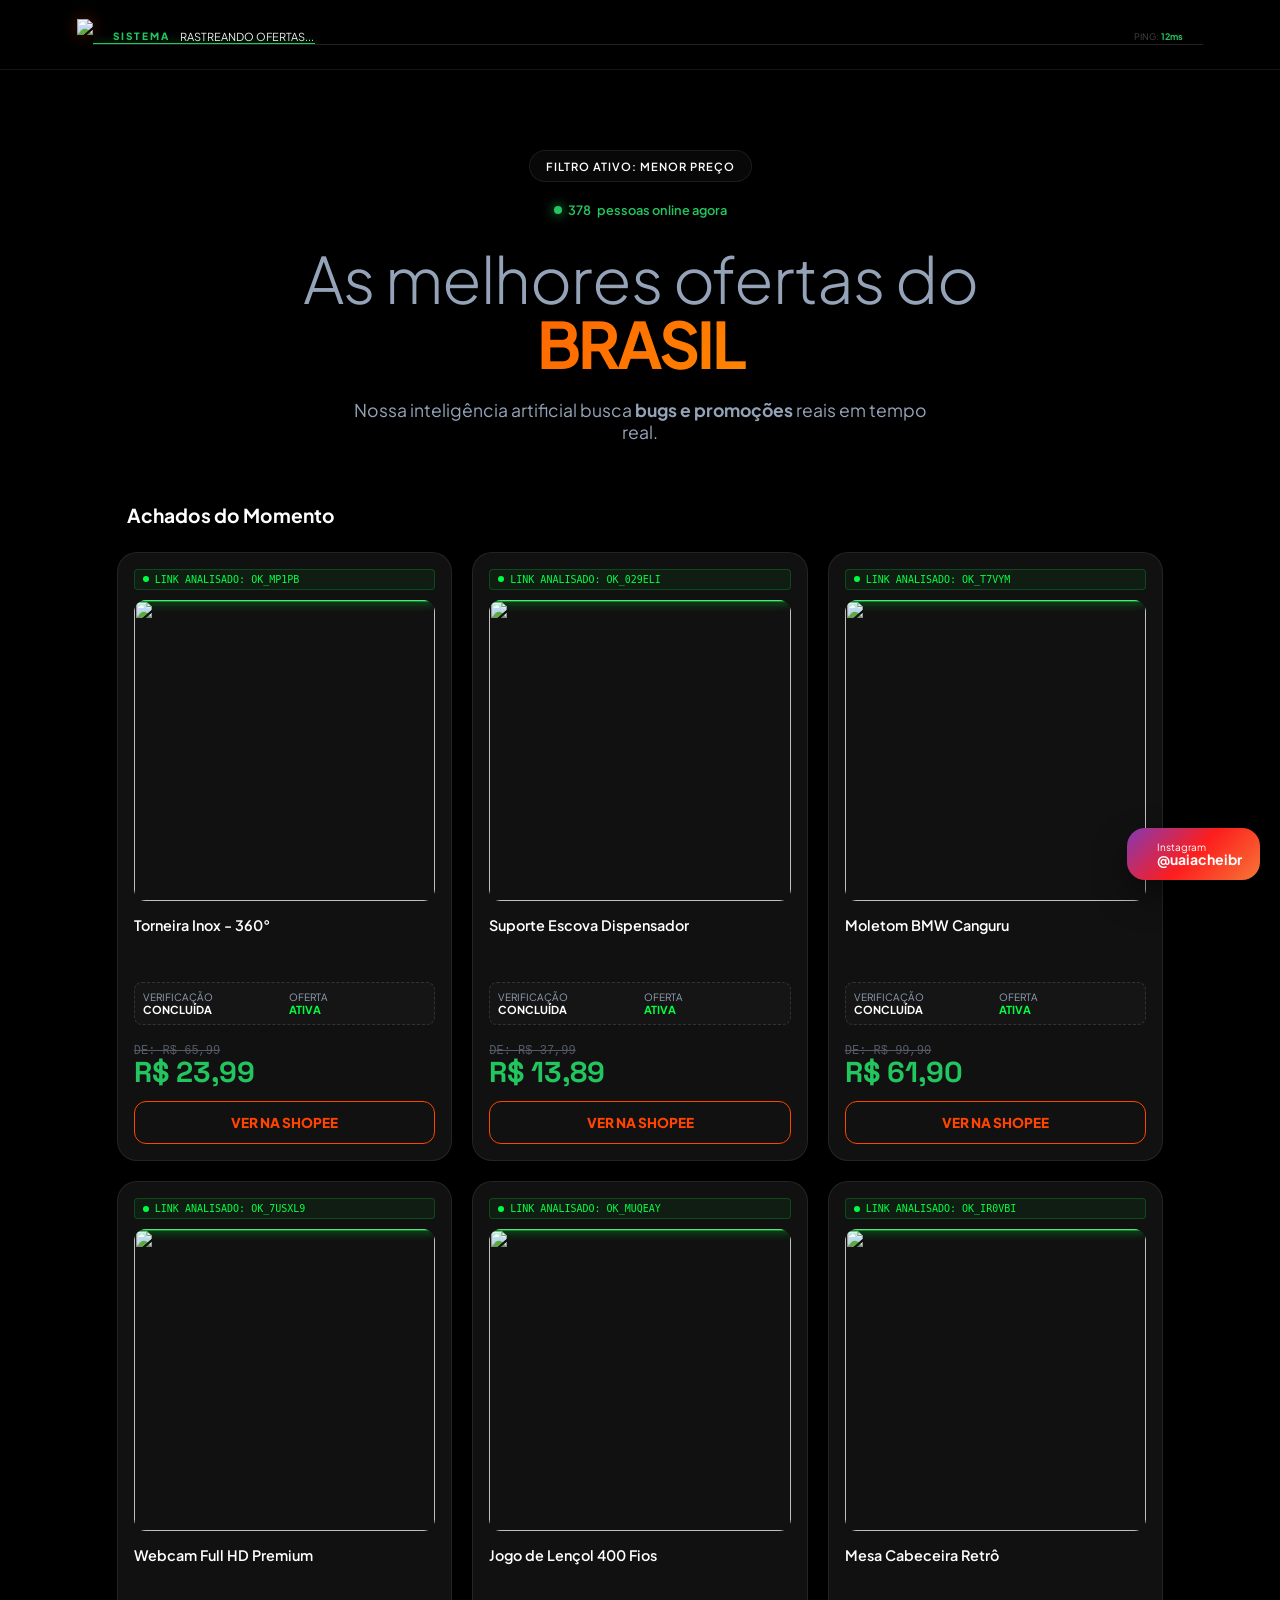
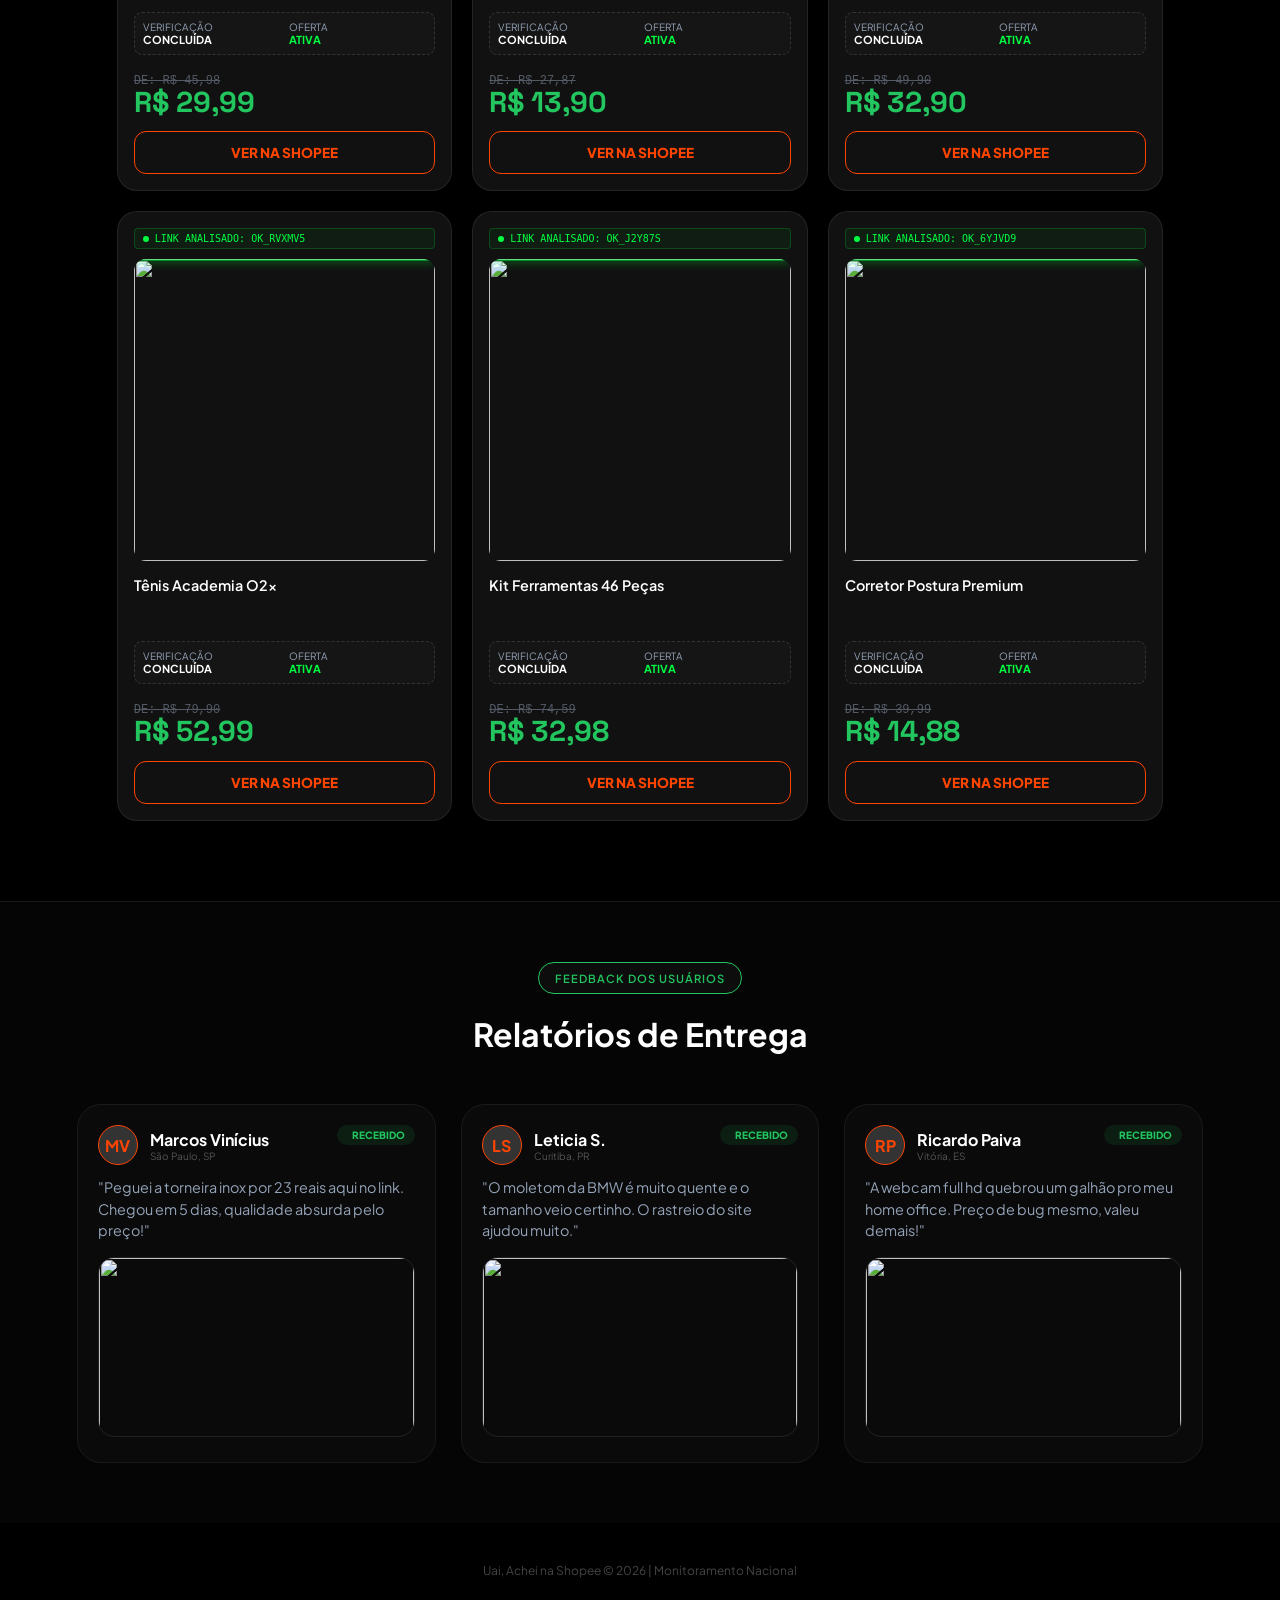
==== commit 63842805: "Update index.html" ====
--- a/index.html
+++ b/index.html
@@ -116,6 +116,10 @@
         .verified-badge { position: absolute; top: 20px; right: 20px; display: flex; align-items: center; gap: 5px; background: rgba(34, 197, 94, 0.1); color: #22c55e; padding: 4px 10px; border-radius: 100px; font-size: 10px; font-weight: 800; text-transform: uppercase; }
          .unboxing-img { width: 100%; height: 180px; object-fit: cover; border-radius: 16px; margin-top: 15px; border: 1px solid #222; }
         .testi-text { font-size: 0.9rem; color: var(--text-dim); line-height: 1.5; }
+    .toast div {
+            line-height: 1.4;
+            max-width: 200px;
+        }
     </style>
 </head>
 <body>
@@ -285,6 +289,29 @@
             ligarHud();
             setTimeout(toast, 3000);
         });
+        function toast() {
+            const el = document.getElementById('toast');
+            
+            // Sorteia um nome e uma cidade
+            const nome = NOMES[Math.floor(Math.random() * NOMES.length)];
+            const cidade = CIDADES[Math.floor(Math.random() * CIDADES.length)];
+            
+            // Sorteia um produto da sua lista real de PRODUTOS
+            const produtoSorteado = PRODUTOS[Math.floor(Math.random() * PRODUTOS.length)];
+            
+            // Atualiza o texto da notificação com o nome do produto
+            document.getElementById('t-user').innerText = nome;
+            document.getElementById('t-msg').innerHTML = `de ${cidade} acabou de garantir: <br><span style="color: var(--primary); font-weight: 700;">${produtoSorteado.nome}</span>`;
+            
+            // Mostra o balão
+            el.classList.add('active');
+            
+            // Esconde depois de 4 segundos
+            setTimeout(() => el.classList.remove('active'), 4000);
+            
+            // Chama a próxima notificação em 10 segundos
+            setTimeout(toast, 10000);
+        }
     </script>
 
     <a href="https://www.instagram.com/uaiacheibr" target="_blank" class="insta-float">
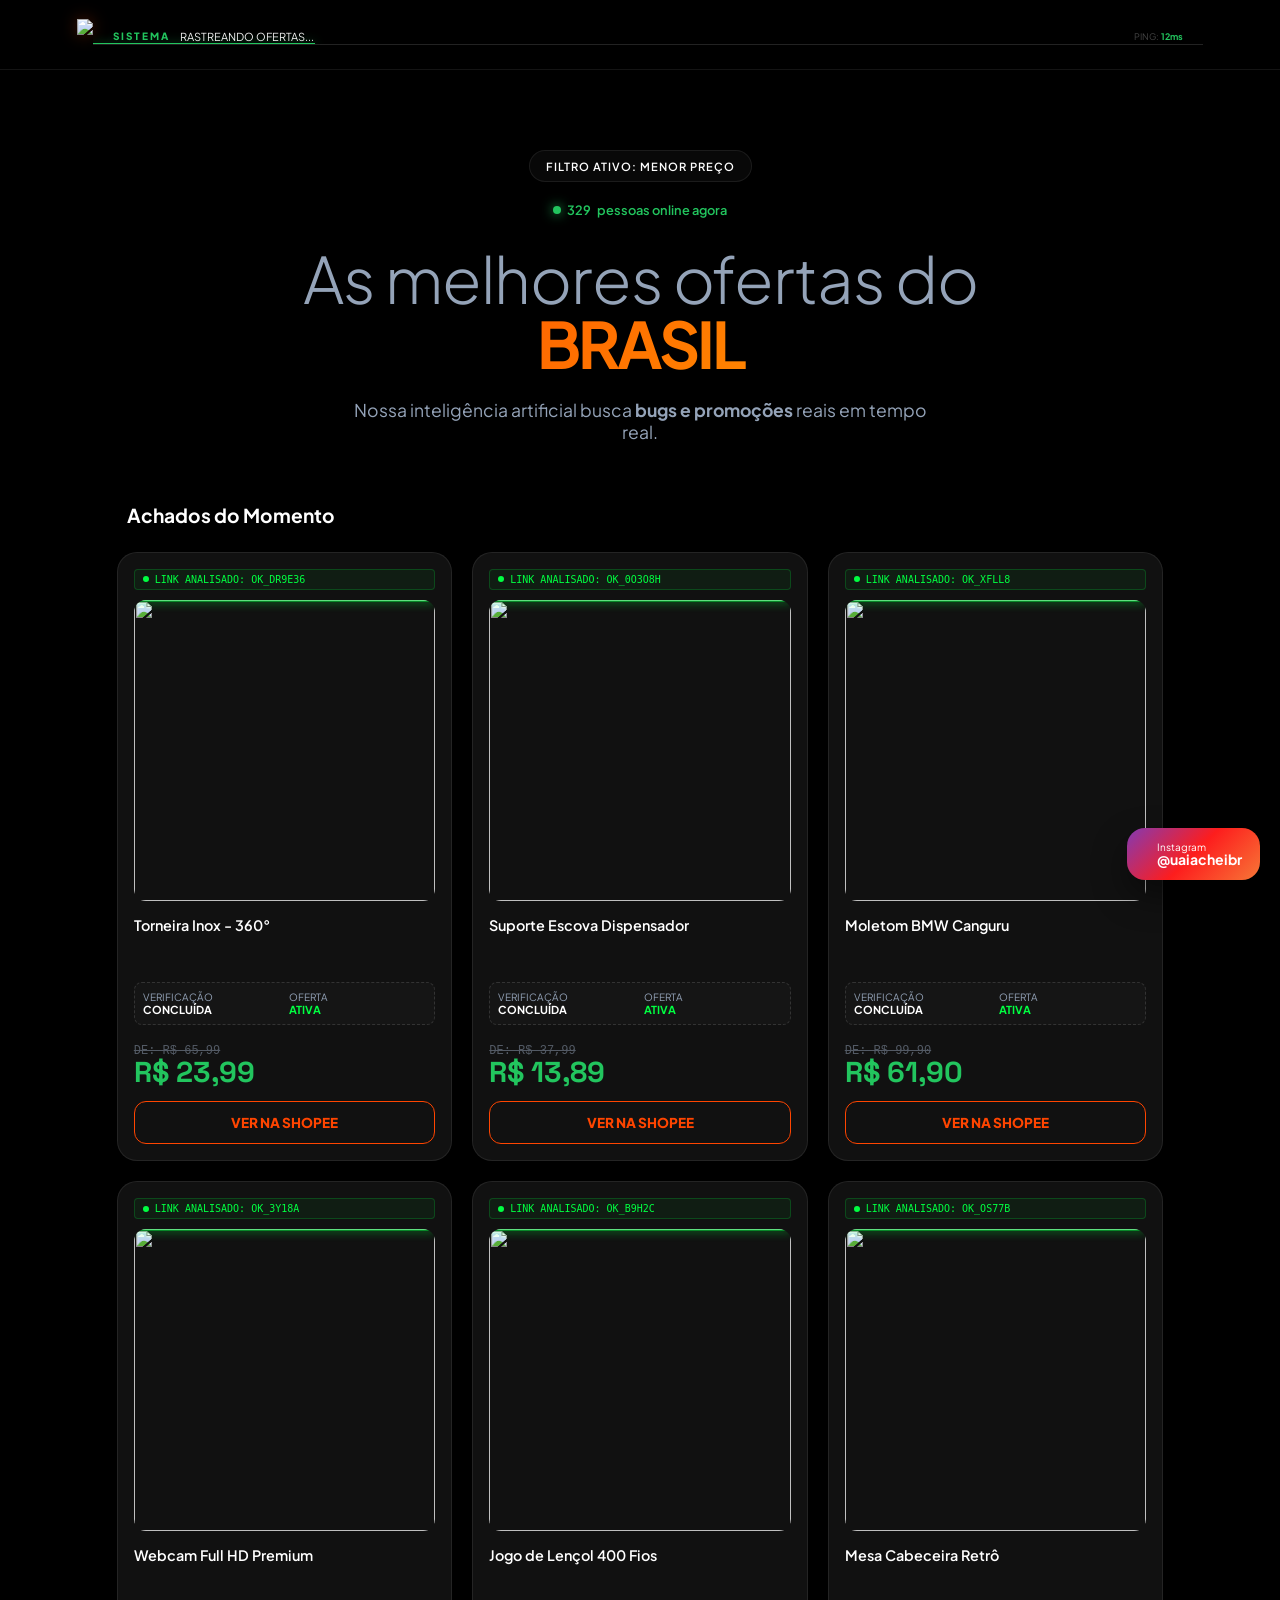
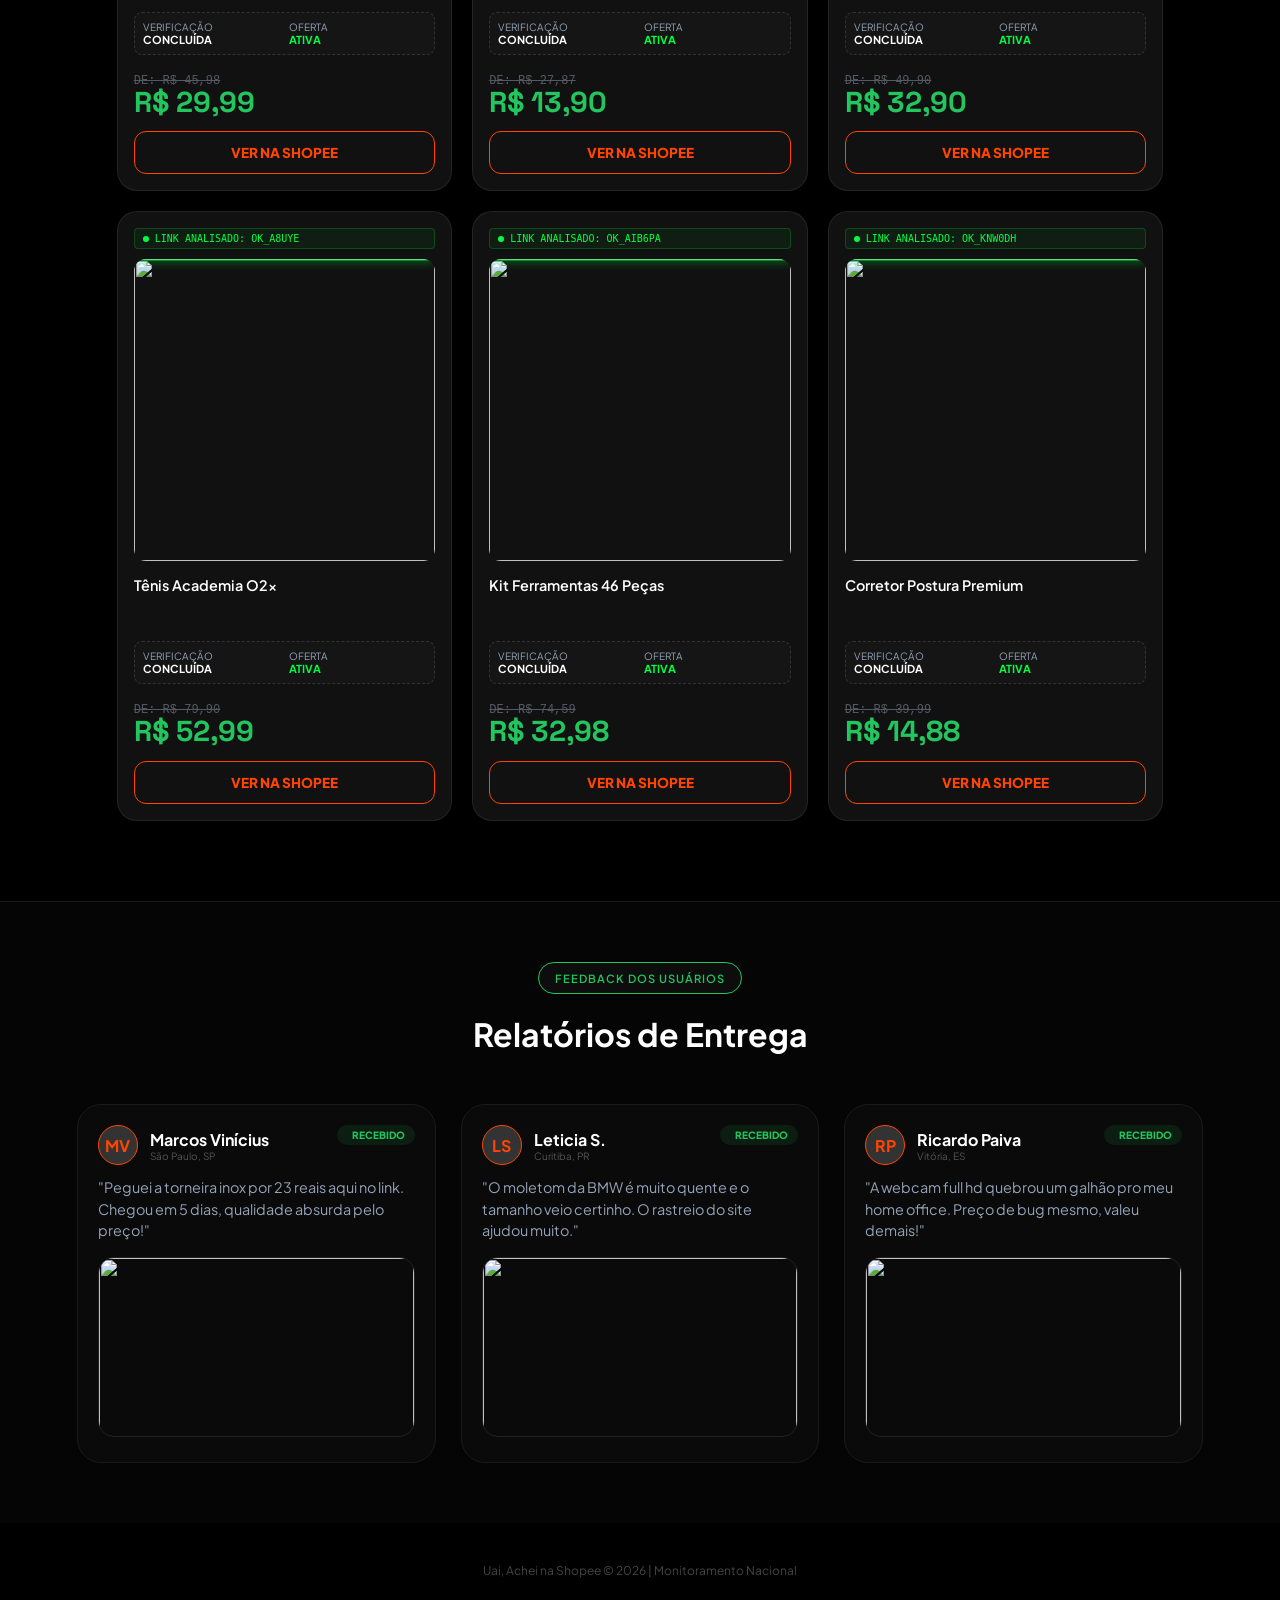
==== commit 747c8318: "Update index.html" ====
--- a/index.html
+++ b/index.html
@@ -247,21 +247,21 @@
                 cidade: "São Paulo, SP", 
                 texto: "Peguei a torneira inox por 23 reais aqui no link. Chegou em 5 dias, qualidade absurda pelo preço!", 
                 avatar: "MV", 
-                foto: "https://down-br.img.susercontent.com/file/br-11134207-820mf-mn8kuzlnln9cb3.webp" 
+                foto: "https://down-br.img.susercontent.com/file/br-11134103-7r98o-m7uua8j0ywjm76.webp" 
             },
             { 
                 nome: "Leticia S.", 
                 cidade: "Curitiba, PR", 
                 texto: "O moletom da BMW é muito quente e o tamanho veio certinho. O rastreio do site ajudou muito.", 
                 avatar: "LS", 
-                foto: "https://down-br.img.susercontent.com/file/sg-11134201-7rdye-mdaknemyxmux4b@resize_w450_nl.webp" 
+                foto: "https://down-br.img.susercontent.com/file/br-11134103-820m7-mmjjgwfhui2o69.webp" 
             },
             { 
                 nome: "Ricardo Paiva", 
                 cidade: "Vitória, ES", 
                 texto: "A webcam full hd quebrou um galhão pro meu home office. Preço de bug mesmo, valeu demais!", 
                 avatar: "RP", 
-                foto: "https://i.postimg.cc/CxmwMzj1/26D99B03-723F-4826-808C-498D91AAE71B.png" 
+                foto: "https://down-br.img.susercontent.com/file/br-11134103-81z1k-meh5w4ffdnnna8.webp" 
             }
         ];
 
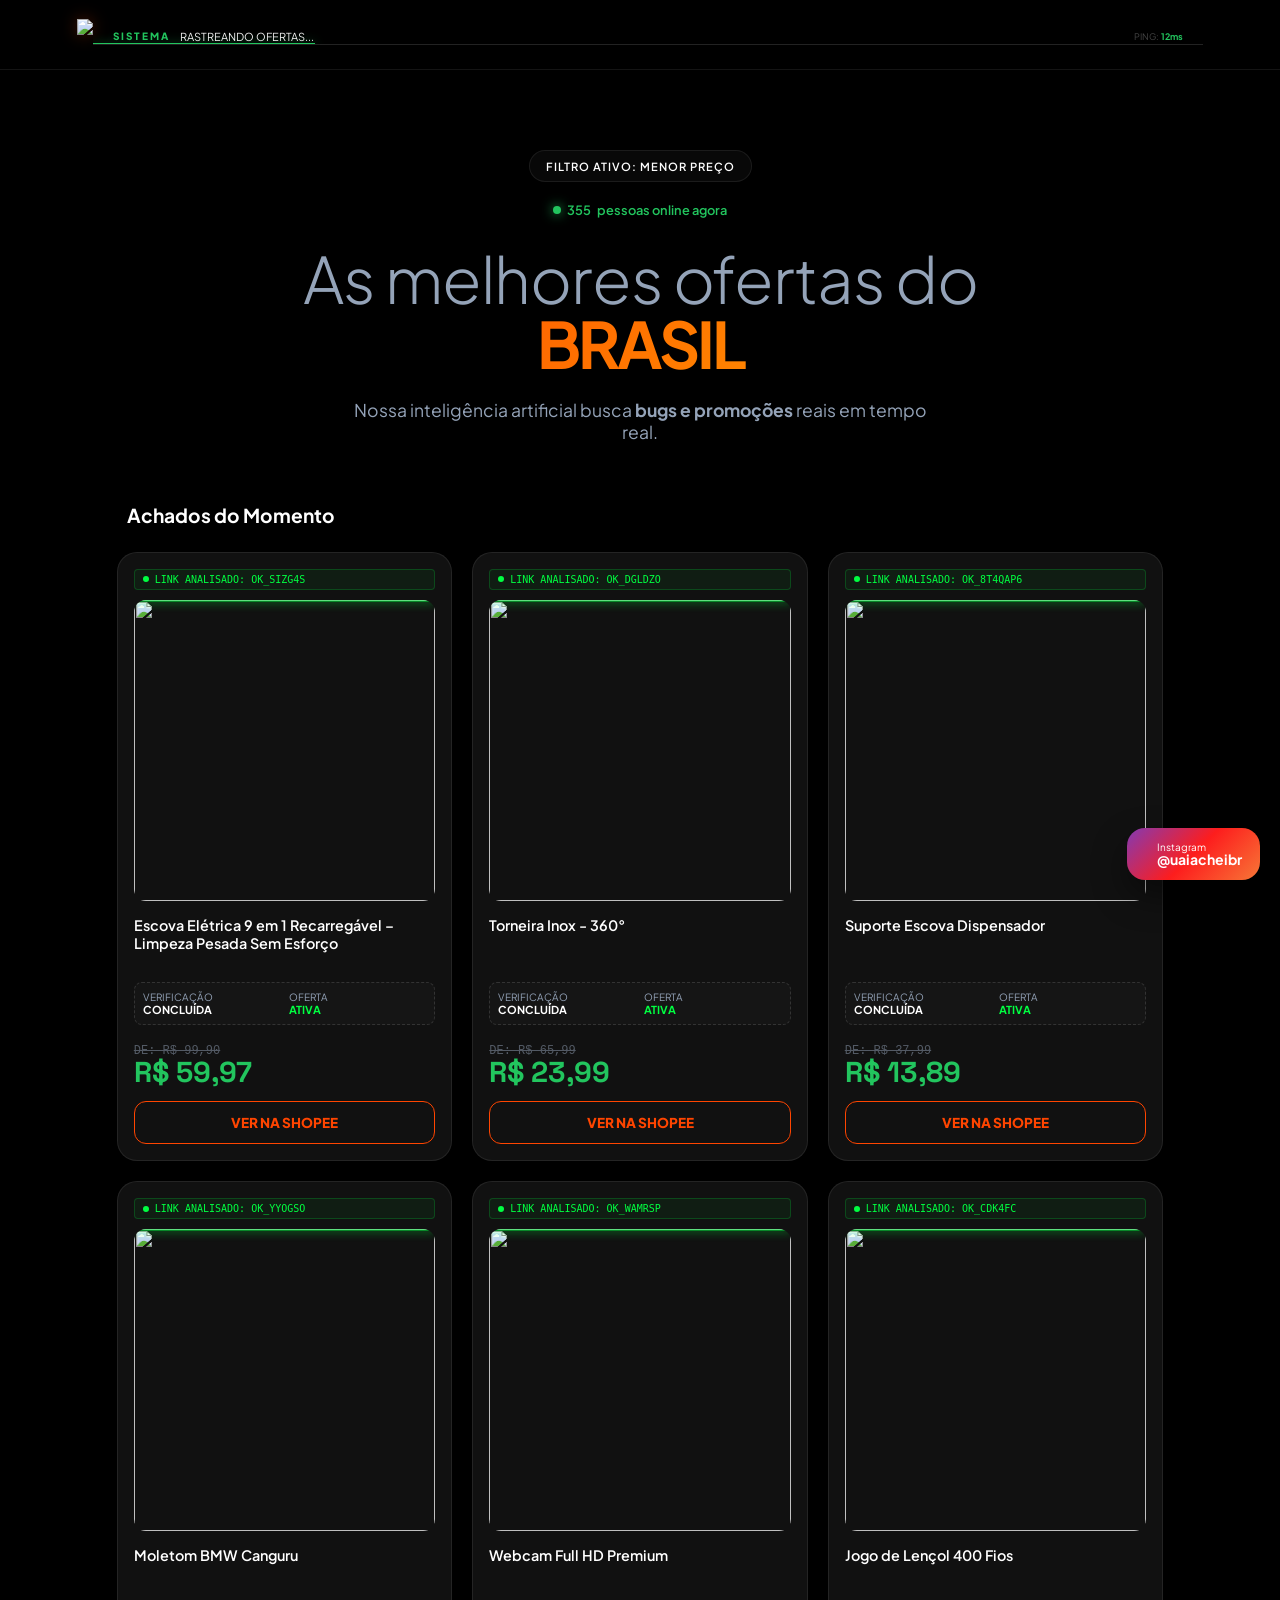
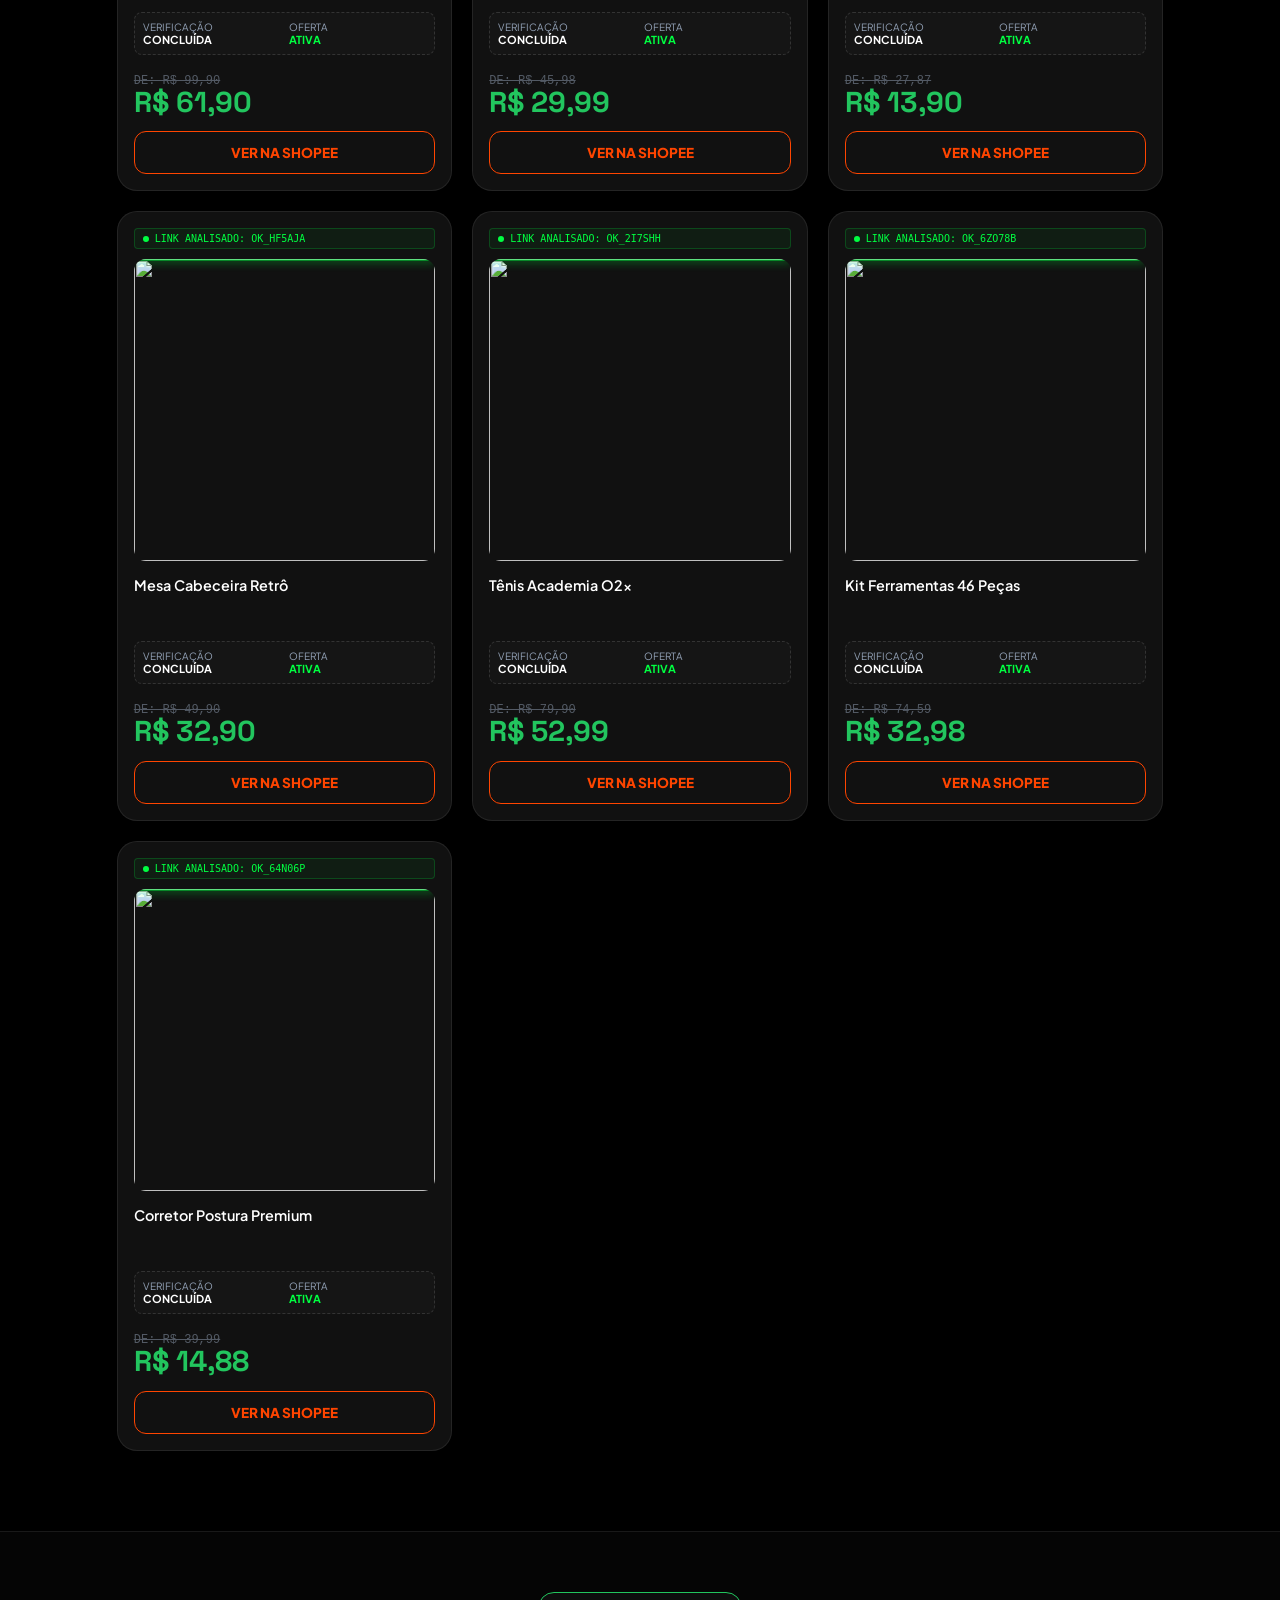
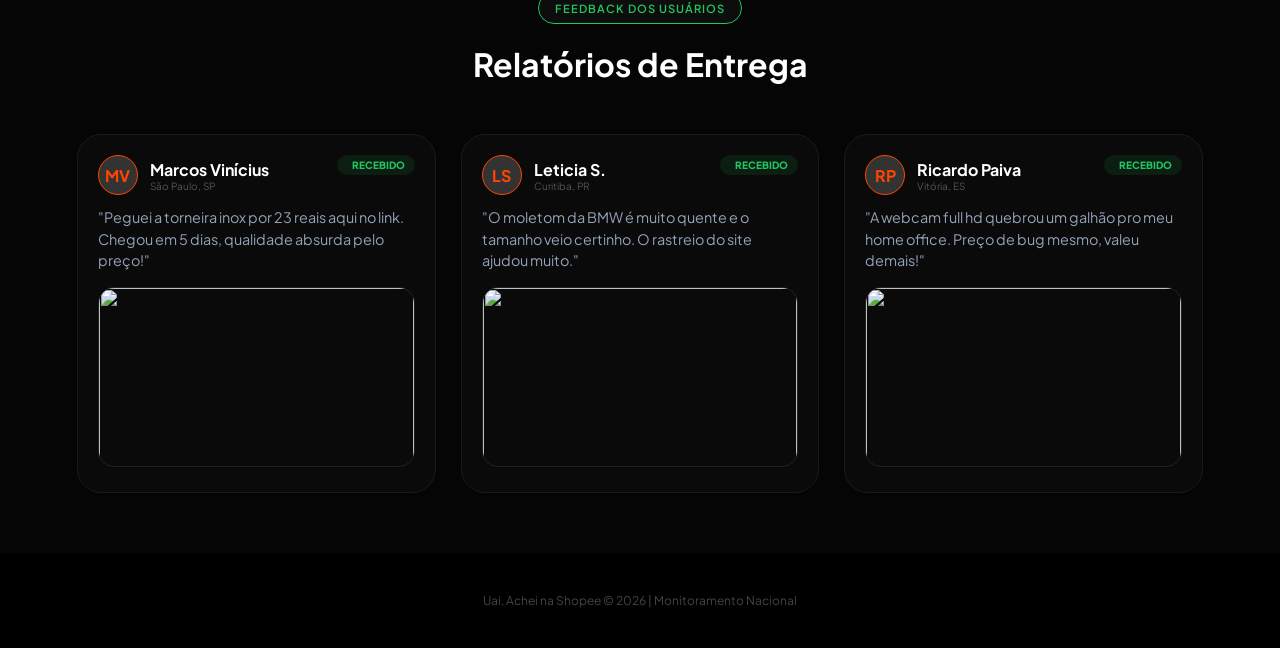
==== commit da45ebed: "Atualizar o index.html" ====
--- a/index.html
+++ b/index.html
@@ -171,9 +171,10 @@
     <footer>
         <p style="color: #444; font-size: 12px; text-align: center; padding: 40px;">Uai, Achei na Shopee &copy; 2026 | Monitoramento Nacional</p>
     </footer>
-
+    
     <script>
         const PRODUTOS = [
+            { nome: "Escova Elétrica 9 em 1 Recarregável – Limpeza Pesada Sem Esforço", old: "R$ 99,90", new: "R$ 59,97", img: "https://imgur.com/a/BCW0GKG", link: "https://s.shopee.com.br/1VvlMWoLqu" },
             { nome: "Torneira Inox - 360°", old: "R$ 65,99", new: "R$ 23,99", img: "https://down-br.img.susercontent.com/file/br-11134207-820mf-mn8kuzlnln9cb3.webp", link: "https://s.shopee.com.br/16l5B8YGB" },
             { nome: "Suporte Escova Dispensador", old: "R$ 37,99", new: "R$ 13,89", img: "https://down-br.img.susercontent.com/file/br-11134207-820lh-mn3pco1qhlac0a.webp", link: "https://s.shopee.com.br/1Lc8exX1QA" },
             { nome: "Moletom BMW Canguru", old: "R$ 99,90", new: "R$ 61,90", img: "https://down-br.img.susercontent.com/file/sg-11134201-7rdye-mdaknemyxmux4b@resize_w450_nl.webp", link: "https://s.shopee.com.br/3B3mnEbbYQ" },
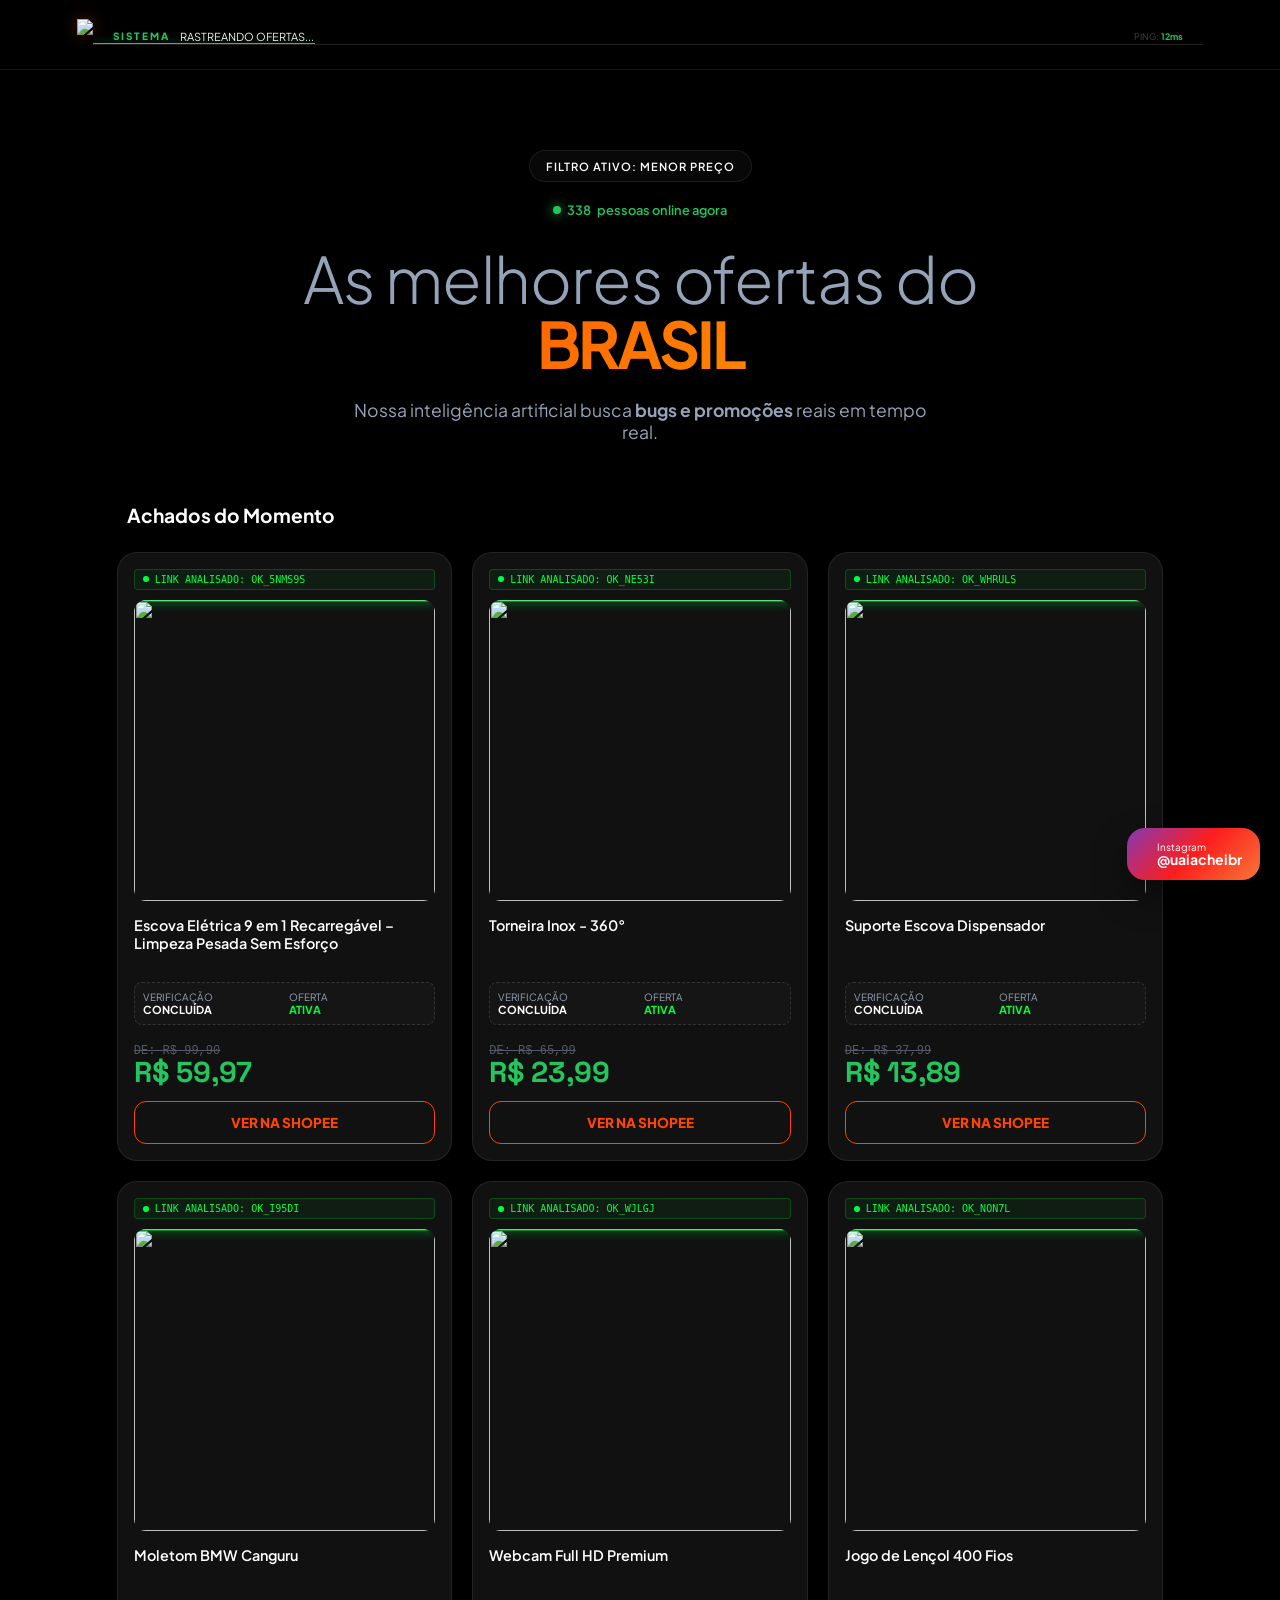
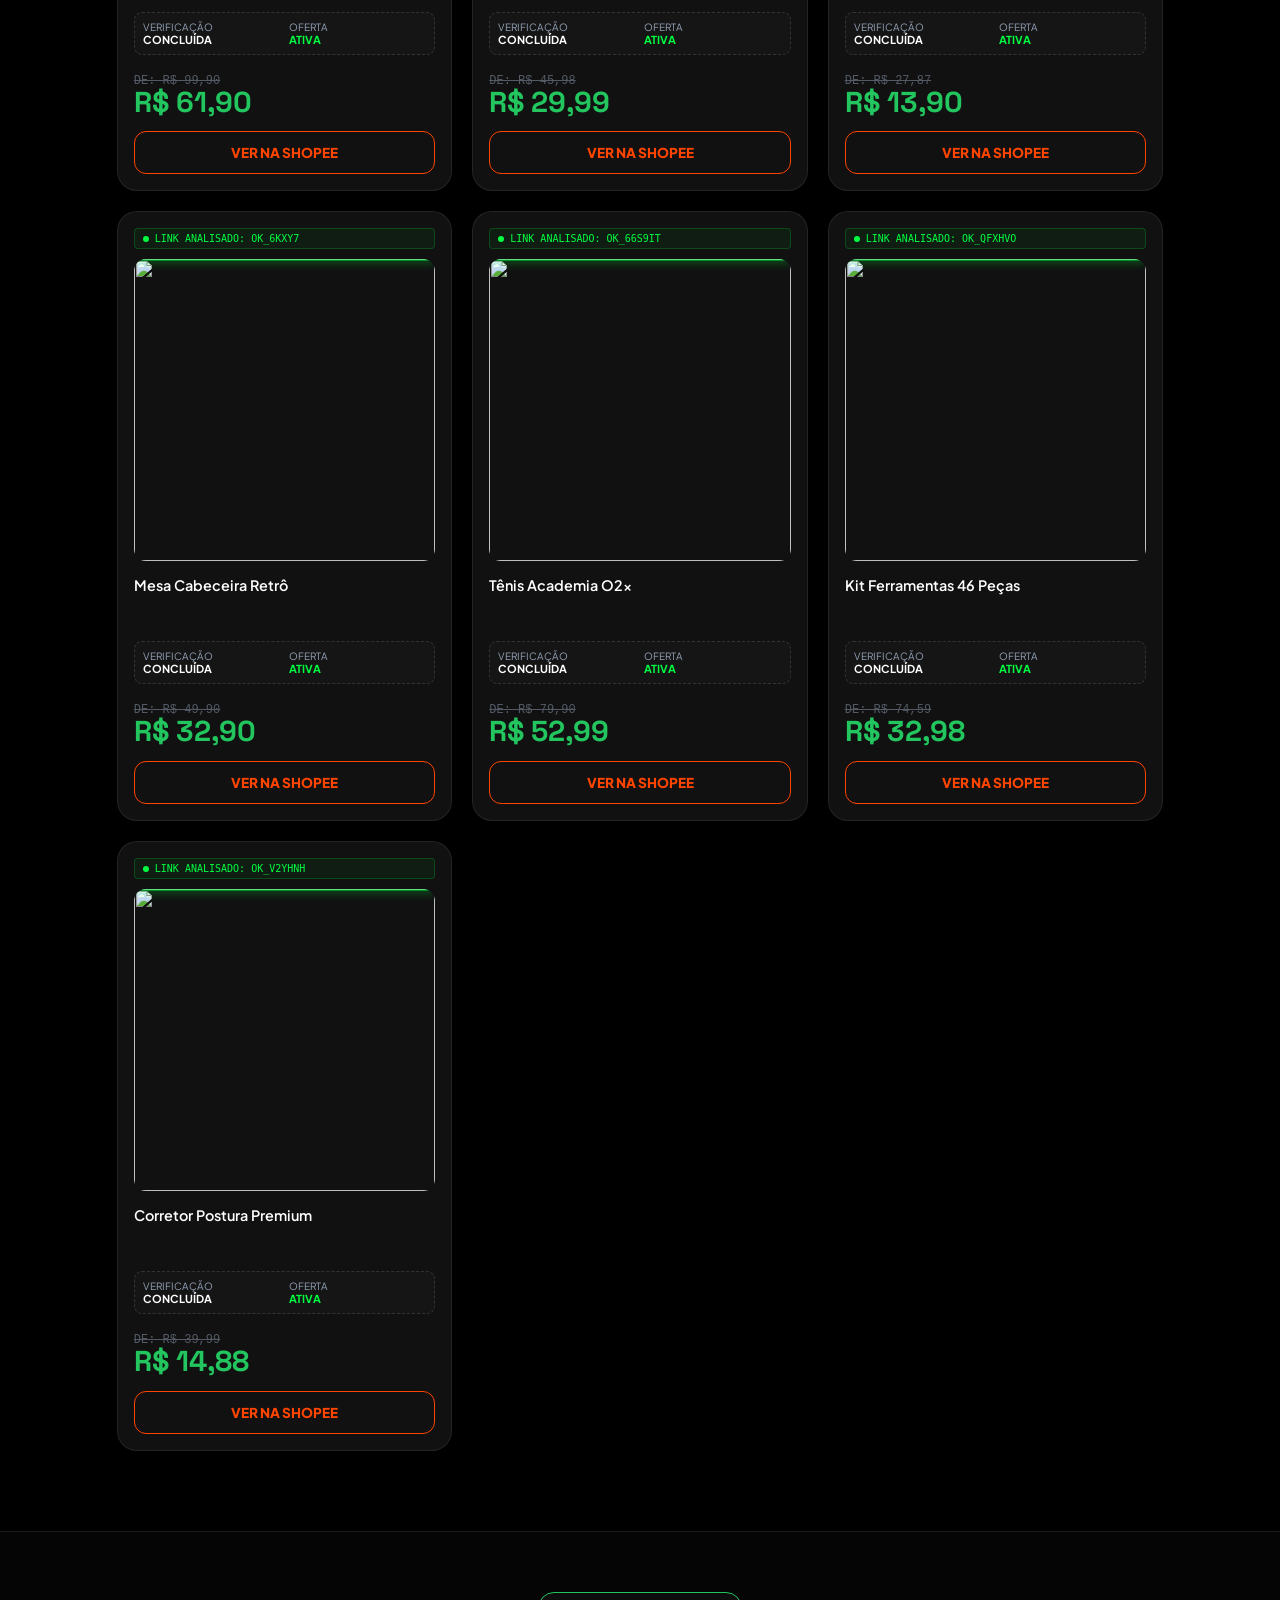
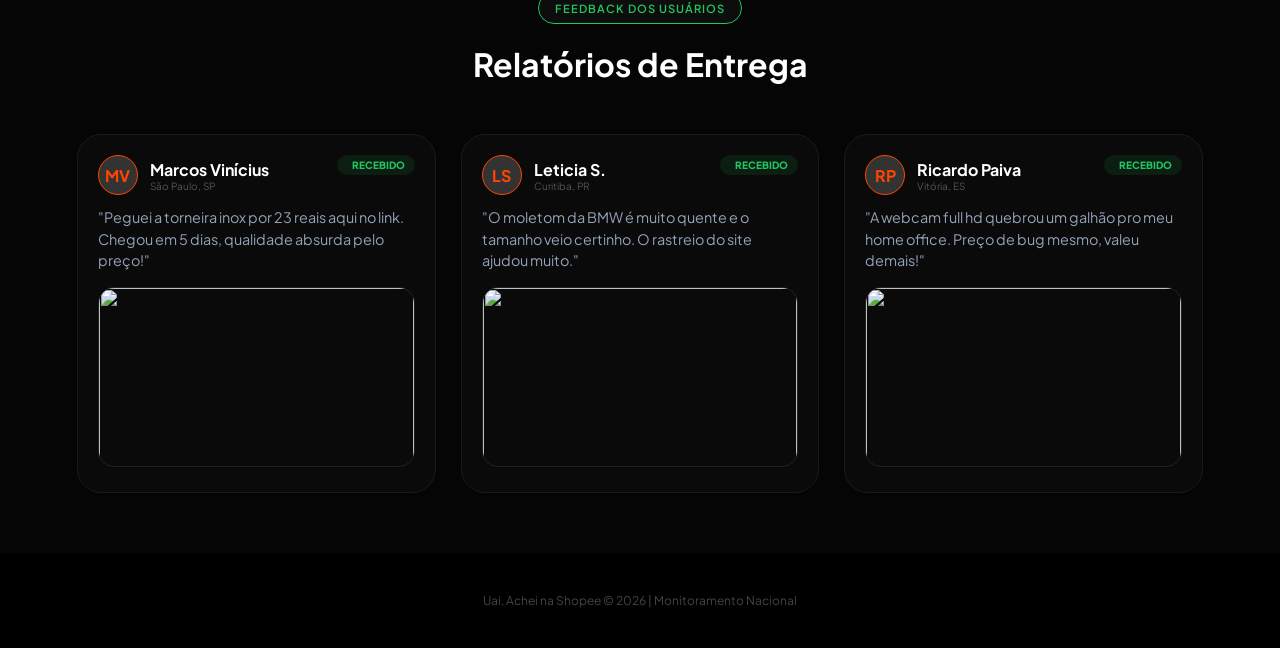
==== commit 7b9f37f8: "Atualizar o index.html" ====
--- a/index.html
+++ b/index.html
@@ -174,7 +174,7 @@
     
     <script>
         const PRODUTOS = [
-            { nome: "Escova Elétrica 9 em 1 Recarregável – Limpeza Pesada Sem Esforço", old: "R$ 99,90", new: "R$ 59,97", img: "https://imgur.com/a/BCW0GKG", link: "https://s.shopee.com.br/1VvlMWoLqu" },
+            { nome: "Escova Elétrica 9 em 1 Recarregável – Limpeza Pesada Sem Esforço", old: "R$ 99,90", new: "R$ 59,97", img: "https://i.imgur.com/a/BCW0GKG", link: "https://s.shopee.com.br/1VvlMWoLqu" },
             { nome: "Torneira Inox - 360°", old: "R$ 65,99", new: "R$ 23,99", img: "https://down-br.img.susercontent.com/file/br-11134207-820mf-mn8kuzlnln9cb3.webp", link: "https://s.shopee.com.br/16l5B8YGB" },
             { nome: "Suporte Escova Dispensador", old: "R$ 37,99", new: "R$ 13,89", img: "https://down-br.img.susercontent.com/file/br-11134207-820lh-mn3pco1qhlac0a.webp", link: "https://s.shopee.com.br/1Lc8exX1QA" },
             { nome: "Moletom BMW Canguru", old: "R$ 99,90", new: "R$ 61,90", img: "https://down-br.img.susercontent.com/file/sg-11134201-7rdye-mdaknemyxmux4b@resize_w450_nl.webp", link: "https://s.shopee.com.br/3B3mnEbbYQ" },
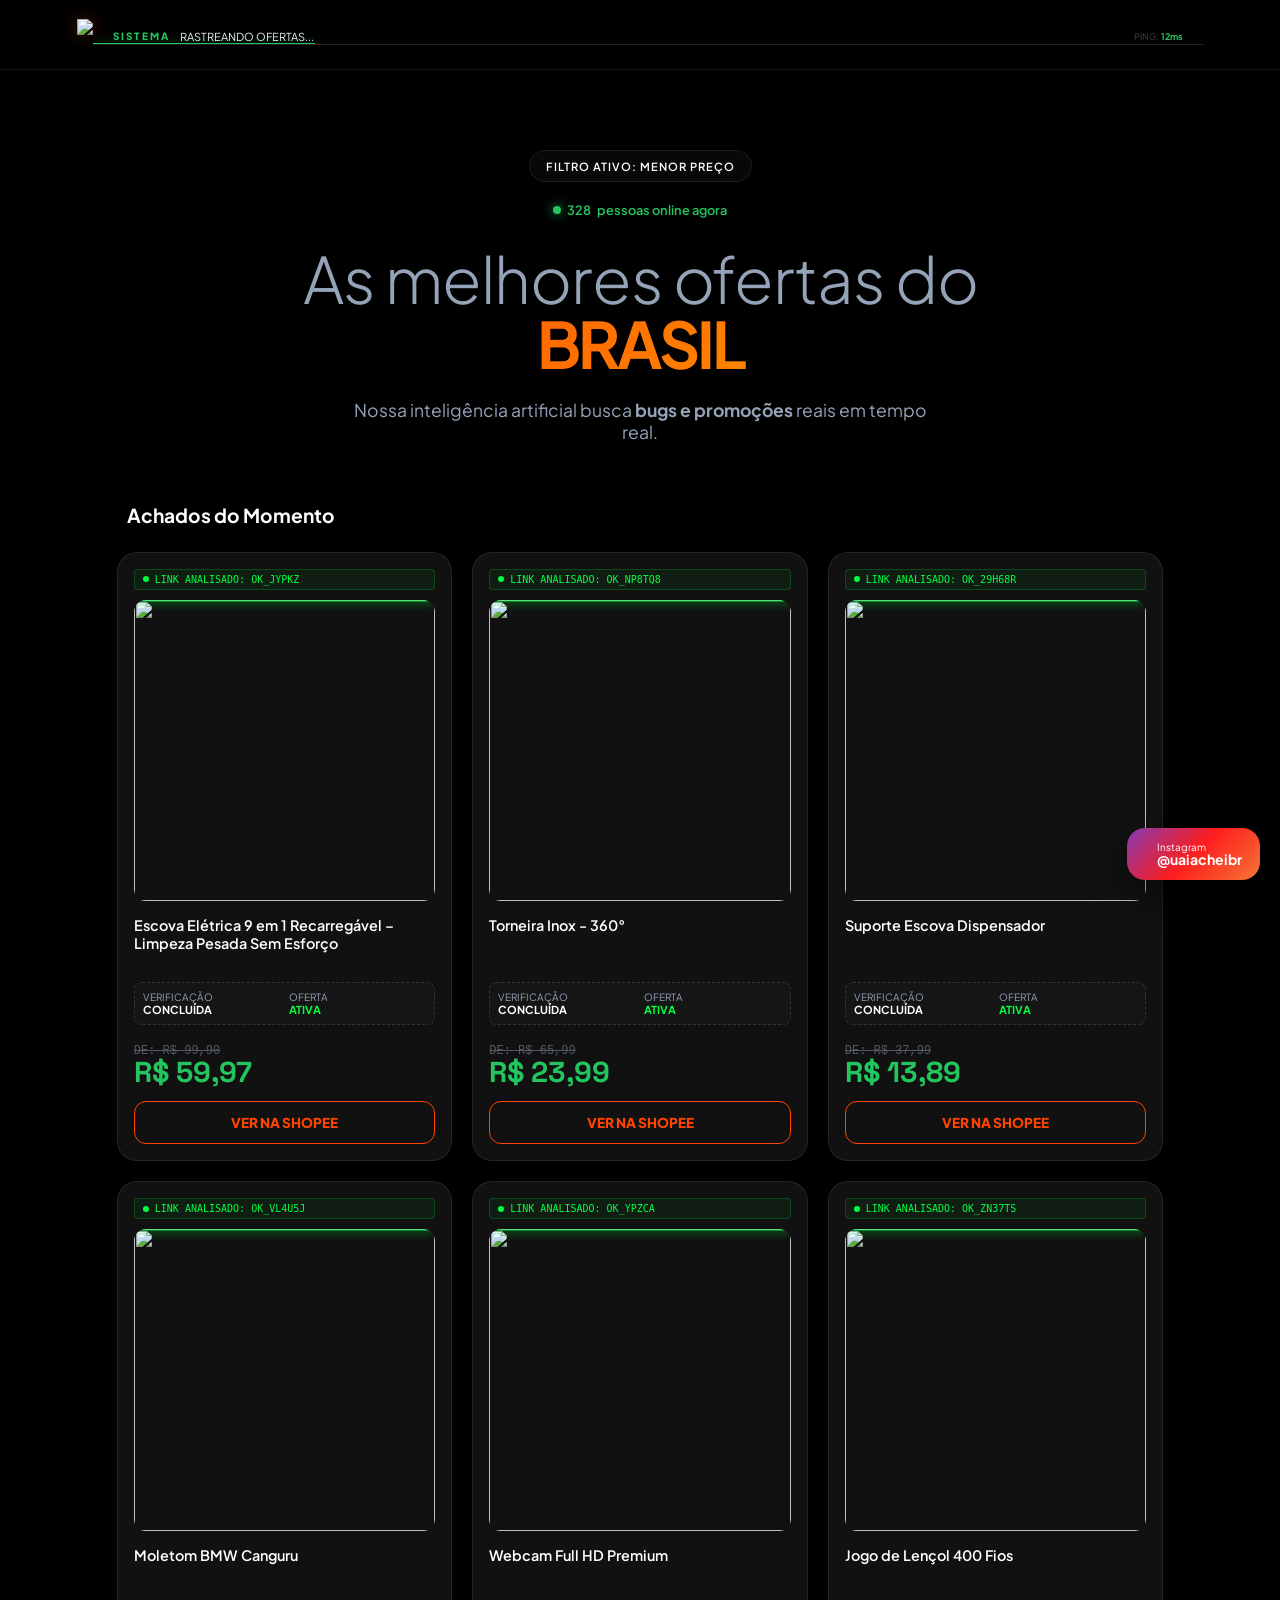
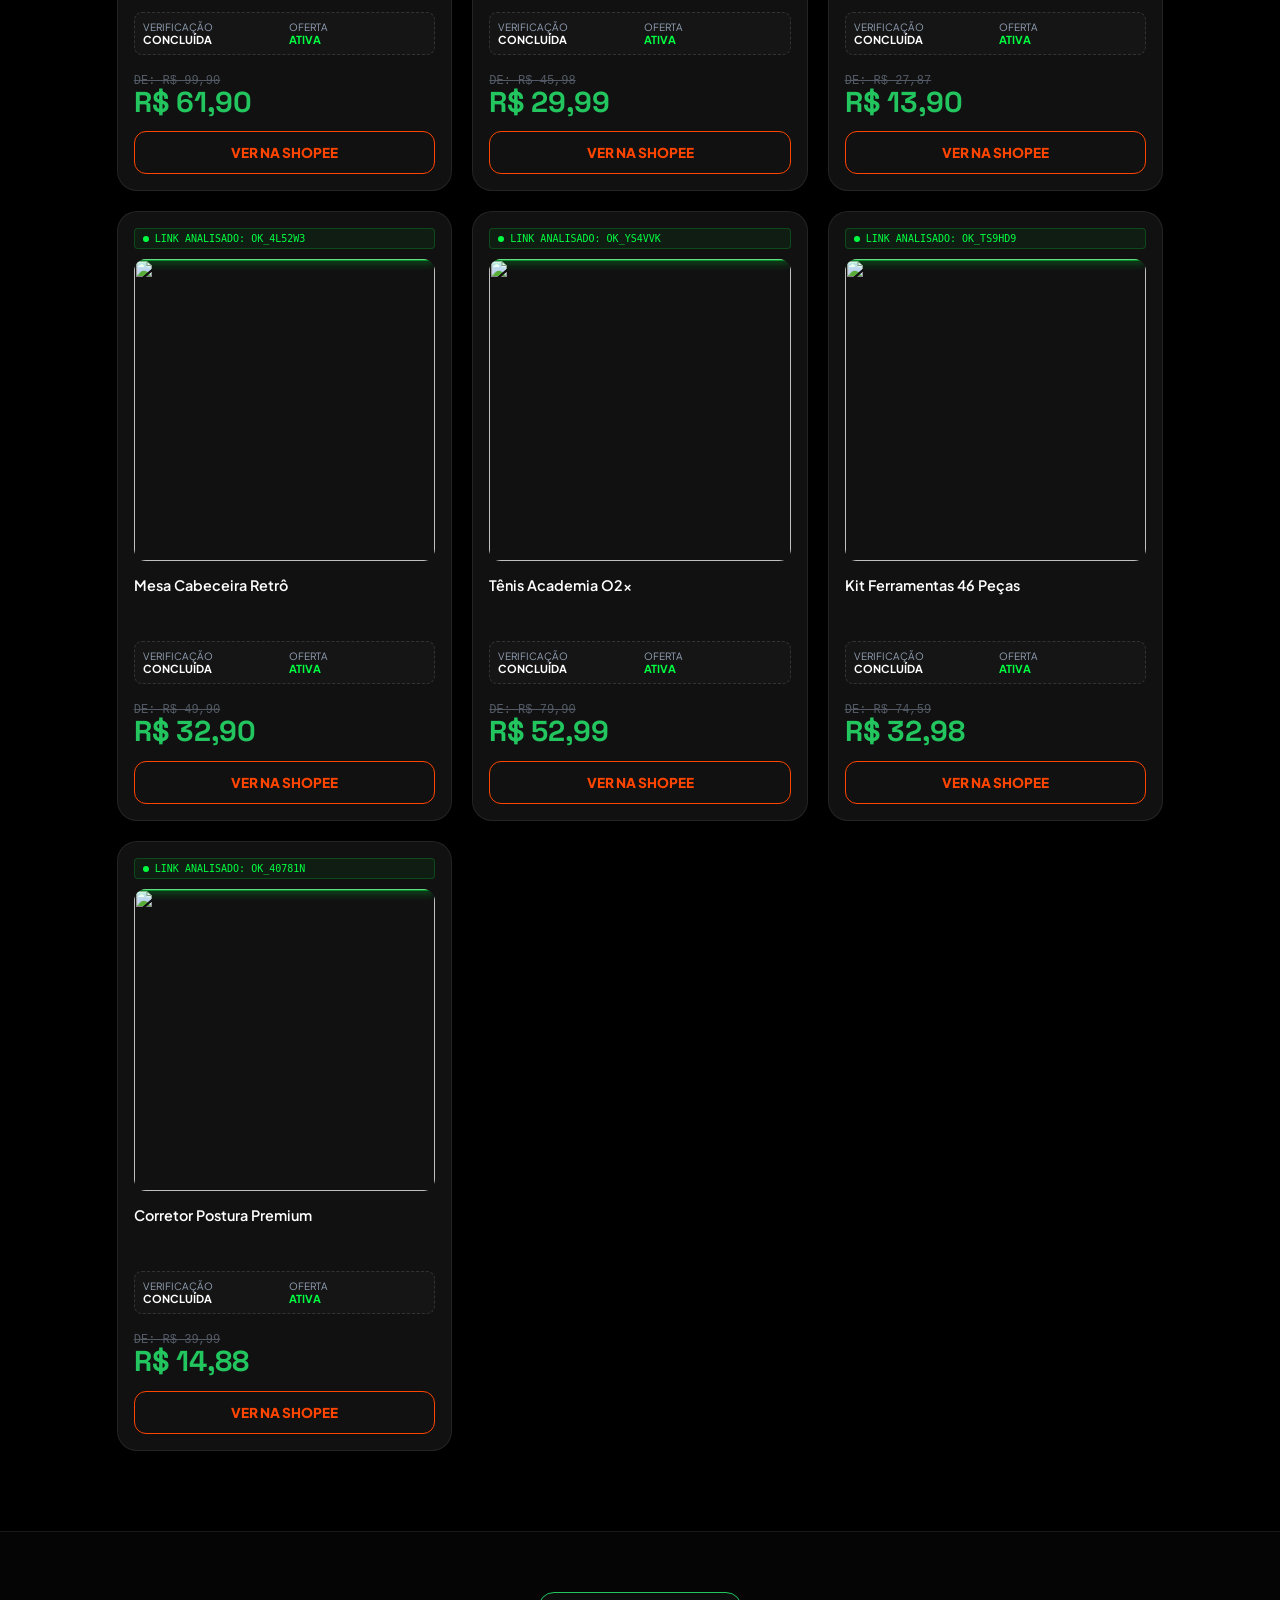
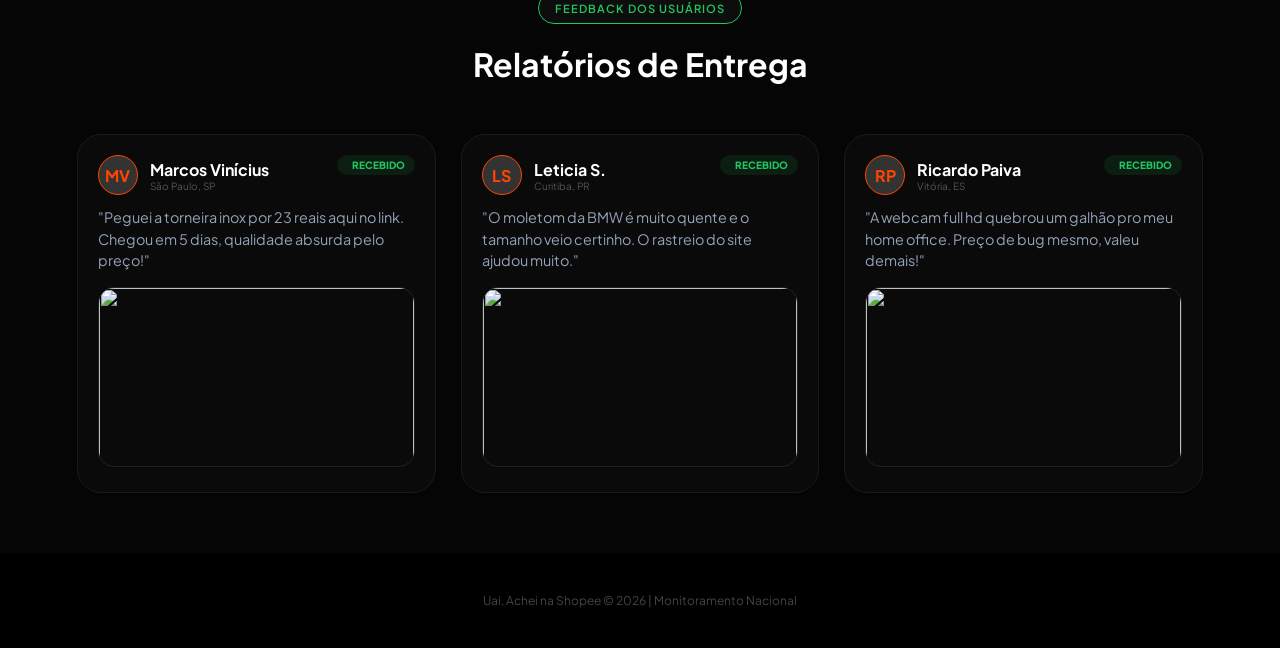
==== commit 6aea5d36: "Atualizar o index.html" ====
--- a/index.html
+++ b/index.html
@@ -174,7 +174,7 @@
     
     <script>
         const PRODUTOS = [
-            { nome: "Escova Elétrica 9 em 1 Recarregável – Limpeza Pesada Sem Esforço", old: "R$ 99,90", new: "R$ 59,97", img: "https://i.imgur.com/a/BCW0GKG", link: "https://s.shopee.com.br/1VvlMWoLqu" },
+            { nome: "Escova Elétrica 9 em 1 Recarregável – Limpeza Pesada Sem Esforço", old: "R$ 99,90", new: "R$ 59,97", img: "https://i.postimg.cc/QN6GqQtY/IMG-7356.jpg", link: "https://s.shopee.com.br/1VvlMWoLqu" },
             { nome: "Torneira Inox - 360°", old: "R$ 65,99", new: "R$ 23,99", img: "https://down-br.img.susercontent.com/file/br-11134207-820mf-mn8kuzlnln9cb3.webp", link: "https://s.shopee.com.br/16l5B8YGB" },
             { nome: "Suporte Escova Dispensador", old: "R$ 37,99", new: "R$ 13,89", img: "https://down-br.img.susercontent.com/file/br-11134207-820lh-mn3pco1qhlac0a.webp", link: "https://s.shopee.com.br/1Lc8exX1QA" },
             { nome: "Moletom BMW Canguru", old: "R$ 99,90", new: "R$ 61,90", img: "https://down-br.img.susercontent.com/file/sg-11134201-7rdye-mdaknemyxmux4b@resize_w450_nl.webp", link: "https://s.shopee.com.br/3B3mnEbbYQ" },
